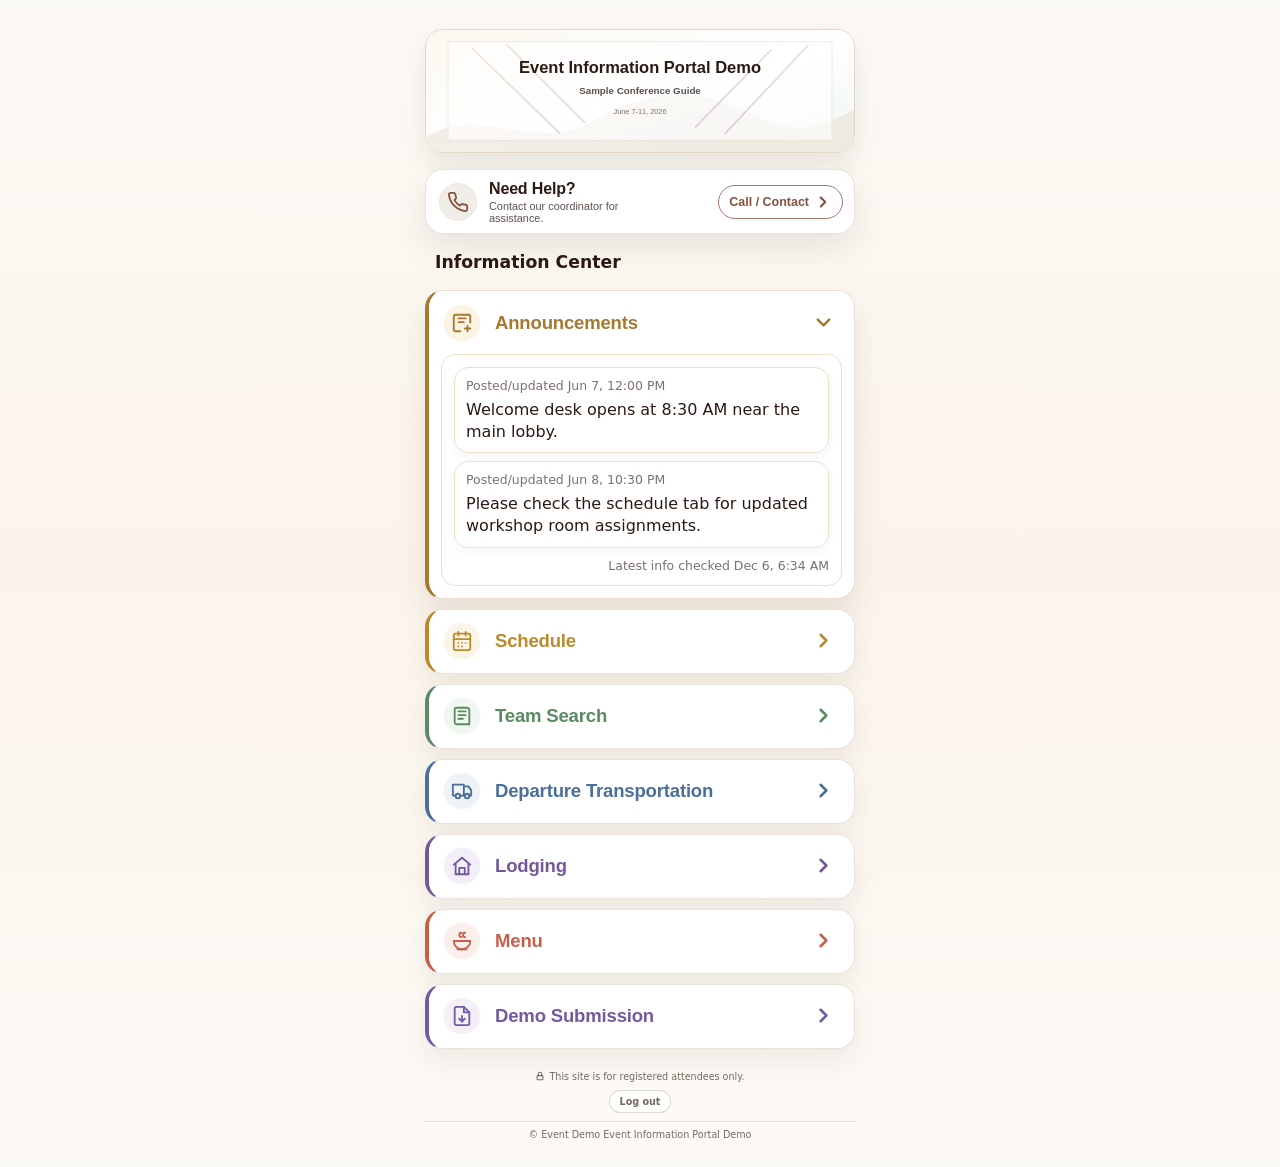
==== index.html @ 8eff4ecb "Create public event portal demo" ====
<!DOCTYPE html>
<html lang="en">
<head>
  <meta charset="UTF-8" />
  <meta name="viewport" content="width=device-width, initial-scale=1.0" />
  <title>Event Information Portal Demo</title>
  <meta name="description" content="Event Information Portal Demo guide with lodging, prep info, schedule, meals, transportation, and help contacts." />
  <meta property="og:type" content="website" />
  <meta property="og:title" content="Event Information Portal Demo" />
  <meta property="og:description" content="Event Information Portal Demo guide for lodging, prep info, schedule, meals, transportation, and help contacts." />
  <meta property="og:image" content="images/demo-icon.svg" />
  <meta property="og:image:type" content="image/svg+xml" />
  <meta property="og:image:width" content="1200" />
  <meta property="og:image:height" content="1200" />
  <meta name="twitter:card" content="summary_large_image" />
  <meta name="twitter:title" content="Event Information Portal Demo" />
  <meta name="twitter:description" content="Event guide for lodging, prep info, schedule, meals, transportation, and help contacts." />
  <meta name="twitter:image" content="images/demo-icon.svg" />
  <link rel="icon" type="image/svg+xml" href="/favicon.svg">
  <link rel="apple-touch-icon" href="images/demo-icon.svg" />
  <link rel="preload" as="image" href="images/demo-banner.svg" type="image/svg+xml" />
  <link rel="stylesheet" href="styles.css?v=20260610-autocomplete-list" />
</head>
<body class="is-unlocked">
  <section class="access-screen" id="accessScreen" aria-label="Passcode entry">
    <div class="access-panel">
      <div class="access-mark" aria-hidden="true">
        <svg class="access-icon" viewBox="0 0 24 24"><path d="M3 10.5 12 3l9 7.5"/><path d="M5 9.5V21h14V9.5"/><path d="M9 21v-7h6v7"/></svg>
      </div>
      <p class="access-kicker">Event Information Portal Demo</p>
      <h1>Welcome</h1>
      <p class="access-copy">Enter the 4-digit code to view the event guide.</p>
      <form class="access-form" id="accessForm">
        <label class="sr-only" for="passcodeInput">Passcode</label>
        <input id="passcodeInput" name="passcode" type="password" inputmode="numeric" autocomplete="off" maxlength="4" />
        <div class="passcode-dots" aria-hidden="true">
          <span></span>
          <span></span>
          <span></span>
          <span></span>
        </div>
        <div class="keypad" aria-label="Numeric passcode keypad">
          <button type="button" data-key="1">1</button>
          <button type="button" data-key="2">2</button>
          <button type="button" data-key="3">3</button>
          <button type="button" data-key="4">4</button>
          <button type="button" data-key="5">5</button>
          <button type="button" data-key="6">6</button>
          <button type="button" data-key="7">7</button>
          <button type="button" data-key="8">8</button>
          <button type="button" data-key="9">9</button>
          <button type="button" class="keypad-ghost" data-clear>Clear</button>
          <button type="button" data-key="0">0</button>
          <button type="button" class="keypad-ghost" data-delete>Delete</button>
        </div>
        <p class="access-error" id="accessError" role="alert"></p>
      </form>
    </div>
  </section>

  <div class="phone-shell" id="appShell">
    <section class="header-banner" aria-label="Event Information Portal Demo event banner">
      <img src="images/demo-banner.svg" alt="Event Information Portal Demo banner, June 7-11, 2026" />
    </section>

    <main class="page">
      <section class="help-box">
        <button class="help-card-button" id="helpToggle">
          <div class="left">
            <span class="circle-icon solid" aria-hidden="true"><svg class="ui-icon" viewBox="0 0 24 24"><path d="M22 16.9v3a2 2 0 0 1-2.2 2 19.8 19.8 0 0 1-8.6-3.1 19.5 19.5 0 0 1-6-6A19.8 19.8 0 0 1 2.1 4.2 2 2 0 0 1 4.1 2h3a2 2 0 0 1 2 1.7c.1 1 .4 2 .7 2.9a2 2 0 0 1-.4 2.1L8.1 10a16 16 0 0 0 6 6l1.3-1.3a2 2 0 0 1 2.1-.4c.9.3 1.9.6 2.9.7a2 2 0 0 1 1.6 1.9Z"/></svg></span>
            <div><span class="label help-title">Need Help?</span><p class="small">Contact our coordinator for assistance.</p></div>
          </div>
          <span class="contact-pill">Call / Contact <svg class="ui-icon" viewBox="0 0 24 24"><path d="m9 18 6-6-6-6"/></svg></span>
        </button>
        <div class="help-body" id="helpBody">
          <div class="help-row"><span>General Information</span><span>Demo Coordinator Alex Morgan</span><a href="tel:5550101001">(555) 010-1001</a></div>
           <div class="help-row"><span>General Information</span><span>Event Lead Taylor Brooks</span><a href="tel:5550101002">(555) 010-1002</a></div>
          <div class="help-row"><span>Facilities Management</span><span>Facilities Lead Jordan Parker</span><a href="tel:5550101003">(555) 010-1003</a></div>
          <div class="help-row"><span>Lodging</span><span>Lodging Lead Casey Rivera</span><a href="tel:5550101004">(555) 010-1004</a></div>
          <a class="issue-report-link" href="https://example.com/demo-form" target="_blank" rel="noopener">
            <span class="issue-icon" aria-hidden="true"><svg class="ui-icon" viewBox="0 0 24 24"><path d="M8 2v4"/><path d="M16 2v4"/><path d="M9 18h6"/><path d="M7 10h10"/><rect x="6" y="6" width="12" height="14" rx="4"/><path d="M3 13h3"/><path d="M18 13h3"/><path d="M4 19l3-2"/><path d="M20 19l-3-2"/></svg></span>
            <span>Report Website Issue</span>
            <svg class="ui-icon issue-chevron" viewBox="0 0 24 24" aria-hidden="true"><path d="m9 18 6-6-6-6"/></svg>
          </a>
        </div>
      </section>

      <section class="hero">
        <div>
          <h2>Information Center</h2>
        </div>
      </section>

      <section class="accordion-group">
        <div class="accordion open" data-accordion data-theme="announcements">
          <button class="accordion-header" data-toggle>
            <div class="left"><span class="circle-icon" aria-hidden="true"><svg class="ui-icon" viewBox="0 0 24 24"><path d="M10.3 21H5a2 2 0 0 1-2-2V5a2 2 0 0 1 2-2h14a2 2 0 0 1 2 2v6.5"/><path d="M8 7h8"/><path d="M8 11h6"/><path d="M15 18h6"/><path d="M18 15v6"/></svg></span><span class="label">Announcements</span><span class="new-badge" id="announcementBadge" hidden>NEW</span></div>
            <span class="chevron" aria-hidden="true"><svg class="ui-icon" viewBox="0 0 24 24"><path d="m6 9 6 6 6-6"/></svg></span>
          </button>
          <div class="accordion-body">
            <div class="content-card">
              <div class="announcement-list" id="announcementsList">
                <div class="info-box">Loading announcements...</div>
              </div>
              <p class="update-note" id="announcementsUpdated"></p>
            </div>
          </div>
        </div>

        <div class="accordion" data-accordion data-theme="lodging">
          <button class="accordion-header" data-toggle>
            <div class="left">
              <span class="circle-icon" aria-hidden="true">
                <svg class="ui-icon" viewBox="0 0 24 24"><path d="M3 10.5 12 3l9 7.5"/><path d="M5 9.5V21h14V9.5"/><path d="M9 21v-7h6v7"/></svg>
              </span>
              <span class="label">Lodging</span>
            </div>
            <span class="chevron" aria-hidden="true"><svg class="ui-icon" viewBox="0 0 24 24"><path d="m6 9 6 6 6-6"/></svg></span>
          </button>
          <div class="accordion-body">
            <div class="sub-list">
              <button class="sub-row active" data-subtarget="loganville"><span class="mini-icon" aria-hidden="true"><svg class="ui-icon" viewBox="0 0 24 24"><path d="M3 7v11"/><path d="M21 12v6"/><path d="M3 14h18"/><path d="M7 14V9h8a3 3 0 0 1 3 3v2"/><path d="M7 10h.01"/></svg></span><span>Demo City</span></button>
              <div class="sub-panel show" id="loganville">
                <div class="content-card">
                  <h3>Demo City Room Assignment</h3>
                  <p class="section-note">Tap to zoom in</p>
                   <img class="full-image zoomable-image" src="images/demo-card.svg" alt="Arrival transportation information" data-zoomable />
                </div>
              </div>

              <button class="sub-row" data-subtarget="blueprint"><span class="mini-icon" aria-hidden="true"><svg class="ui-icon" viewBox="0 0 24 24"><path d="M3 6h18"/><path d="M3 12h18"/><path d="M3 18h18"/><path d="M8 6v12"/><path d="M16 6v12"/></svg></span><span>Venue Map</span></button>
              <div class="sub-panel" id="blueprint">
                <div class="content-card">
                  <div class="pill-tabs">
                    <button class="pill" type="button" data-map-button data-map-image="images/demo-map.svg" data-map-alt="Main Hall map" data-map-target="churchBlueprintImage">Main Hall</button>
                    <button class="pill active" type="button" data-map-button data-map-image="images/demo-map.svg" data-map-alt="Workshop Center blueprint" data-map-target="churchBlueprintImage">Workshop Center</button>
                  </div>
                 <img class="full-image" id="churchBlueprintImage" src="images/demo-map.svg" alt="Workshop Center blueprint" />
                </div>
              </div>

              <button class="sub-row" data-subtarget="wifi"><span class="mini-icon" aria-hidden="true"><svg class="ui-icon" viewBox="0 0 24 24"><path d="M5 13a10 10 0 0 1 14 0"/><path d="M8.5 16.5a5 5 0 0 1 7 0"/><path d="M12 20h.01"/></svg></span><span>WiFi</span></button>
              <div class="sub-panel" id="wifi">
                <div class="content-card">
                  <h3>WiFi Information</h3>
                  <div class="wifi-card">
                    <strong>Main Network</strong>
                    <div>WiFi Name: Demo Guest WiFi </div>
                    <div>Password: DemoPass2026</div>
                  </div>
                </div>
              </div>
            </div>
          </div>
        </div>

        <!-- <div class="accordion" data-accordion data-theme="prep">
          <button class="accordion-header" data-toggle>
            <div class="left"><span class="circle-icon" aria-hidden="true"><svg class="ui-icon" viewBox="0 0 24 24"><path d="M4 19.5V5a2 2 0 0 1 2-2h11a3 3 0 0 1 3 3v15H6a2 2 0 0 1-2-1.5Z"/><path d="M8 7h8"/><path d="M8 11h8"/><path d="M8 15h5"/></svg></span><span class="label">Prep Info</span></div>
            <span class="chevron" aria-hidden="true"><svg class="ui-icon" viewBox="0 0 24 24"><path d="m6 9 6 6 6-6"/></svg></span>
          </button>
          <div class="accordion-body">
            <div class="sub-list">
              <button class="sub-row" data-subtarget="weather"><span class="mini-icon" aria-hidden="true"><svg class="ui-icon" viewBox="0 0 24 24"><path d="M12 3v2"/><path d="M12 19v2"/><path d="m4.9 4.9 1.4 1.4"/><path d="m17.7 17.7 1.4 1.4"/><path d="M3 12h2"/><path d="M19 12h2"/><path d="m4.9 19.1 1.4-1.4"/><path d="m17.7 6.3 1.4-1.4"/><circle cx="12" cy="12" r="4"/></svg></span><span>Weather</span><span class="sub-chevron" aria-hidden="true"><svg class="ui-icon" viewBox="0 0 24 24"><path d="m6 9 6 6 6-6"/></svg></span></button>
              <div class="sub-panel" id="weather">
                <div class="content-card">
                  <h3>Demo City Weather</h3>
                  <p class="section-note" id="weatherRange">June 7 - June 11, Demo City, Demo State</p>
                  <div class="weather-list" id="weatherList">
                    <div class="info-box">Loading the latest available forecast...</div>
                  </div>
                  <p class="update-note" id="weatherUpdated"></p>
                </div>
              </div>

              <button class="sub-row" data-subtarget="items-to-bring"><span class="mini-icon" aria-hidden="true"><svg class="ui-icon" viewBox="0 0 24 24"><path d="M6 2h9l3 3v17H6z"/><path d="M14 2v5h5"/><path d="M9 13h6"/><path d="M9 17h6"/></svg></span><span>Items to Bring</span><span class="sub-chevron" aria-hidden="true"><svg class="ui-icon" viewBox="0 0 24 24"><path d="m6 9 6 6 6-6"/></svg></span></button>
              <div class="sub-panel" id="items-to-bring">
                <div class="content-card">
                  <h3>Items to Bring</h3>
                  <p class="section-note">Tap to zoom in</p>
                   <img class="full-image zoomable-image" src="images/demo-card.svg" alt="Items to Bring" data-zoomable />
                </div>
              </div>

              <button class="sub-row" data-subtarget="allergies-dietary"><span class="mini-icon" aria-hidden="true"><svg class="ui-icon" viewBox="0 0 24 24"><path d="M10 2h4"/><path d="M12 14v-4"/><path d="M12 22a8 8 0 0 0 7.7-10.2L14 2h-4l-5.7 9.8A8 8 0 0 0 12 22Z"/><path d="M12 18h.01"/></svg></span><span>Allergies / Diet</span><span class="sub-chevron" aria-hidden="true"><svg class="ui-icon" viewBox="0 0 24 24"><path d="m6 9 6 6 6-6"/></svg></span></button>
              <div class="sub-panel" id="allergies-dietary">
                <div class="content-card">
                  <h3>Allergies/Dietary Restrictions</h3>
                  <a class="big-button" href="https://example.com/demo-form" target="_blank" rel="noopener">Submit Google Form</a>
                </div>
              </div>
            </div>
          </div>
        </div> -->

        <div class="accordion" data-accordion data-theme="schedule">
          <button class="accordion-header" data-toggle>
            <div class="left"><span class="circle-icon" aria-hidden="true"><svg class="ui-icon" viewBox="0 0 24 24"><path d="M8 2v4"/><path d="M16 2v4"/><path d="M3 10h18"/><rect x="3" y="4" width="18" height="18" rx="2"/><path d="M8 14h.01"/><path d="M12 14h.01"/><path d="M16 14h.01"/><path d="M8 18h.01"/><path d="M12 18h.01"/></svg></span><span class="label">Schedule</span></div>
            <span class="chevron" aria-hidden="true"><svg class="ui-icon" viewBox="0 0 24 24"><path d="m6 9 6 6 6-6"/></svg></span>
          </button>
          <div class="accordion-body">
            <div class="sub-list">
              <button class="sub-row" data-subtarget="daily-schedule"><span class="mini-icon" aria-hidden="true"><svg class="ui-icon" viewBox="0 0 24 24"><path d="M8 2v4"/><path d="M16 2v4"/><path d="M3 10h18"/><rect x="3" y="4" width="18" height="18" rx="2"/><path d="M8 14h.01"/><path d="M12 14h.01"/><path d="M16 14h.01"/></svg></span><span>Daily Schedule</span><span class="sub-chevron" aria-hidden="true"><svg class="ui-icon" viewBox="0 0 24 24"><path d="m6 9 6 6 6-6"/></svg></span></button>
              <div class="sub-panel" id="daily-schedule">
                <div class="content-card">
                  <div class="pill-tabs" id="scheduleTabs">
                    <button class="pill active" type="button" data-date="2026-06-07">June 7</button>
                    <button class="pill" type="button" data-date="2026-06-08">June 8</button>
                    <button class="pill" type="button" data-date="2026-06-09">June 9</button>
                    <button class="pill" type="button" data-date="2026-06-10">June 10</button>
                    <button class="pill" type="button" data-date="2026-06-11">June 11</button>
                  </div>
                  <div class="timeline" id="scheduleContent">
                    <div class="info-box">Loading schedule...</div>
                  </div>
                </div>
              </div>

              <button class="sub-row" data-subtarget="classroom-map"><span class="mini-icon" aria-hidden="true"><svg class="ui-icon" viewBox="0 0 24 24"><path d="M3 6h18"/><path d="M3 12h18"/><path d="M3 18h18"/><path d="M8 6v12"/><path d="M16 6v12"/></svg></span><span>Class</span><span class="sub-chevron" aria-hidden="true"><svg class="ui-icon" viewBox="0 0 24 24"><path d="m6 9 6 6 6-6"/></svg></span></button>
              <div class="sub-panel" id="classroom-map">
                <div class="content-card">
                  <div class="pill-tabs">
                    <button class="pill active" type="button" data-map-button data-map-image="images/demo-map.svg" data-map-alt="image loading..." data-map-target="classroomMapImage">Class 1-2 </button>
                    <button class="pill" type="button" data-map-button data-map-image="images/demo-map.svg" data-map-alt="image loading..." data-map-target="classroomMapImage">Class 3-5 </button>
                    <button class="pill" type="button" data-map-button data-map-image="images/demo-map.svg" data-map-alt="Class room map 1-2" data-map-target="classroomMapImage">Classroom 1-2 map </button>
                    <button class="pill" type="button" data-map-button data-map-image="images/demo-map.svg" data-map-alt="Class room map 3-5" data-map-target="classroomMapImage">Classroom 3-5 map </button>
                    
                  </div>
                  <p class="section-note">Tap to zoom in</p>
                  <img class="full-image zoomable-image" id="classroomMapImage" src="images/demo-map.svg" alt="Class room map 1-2"  data-zoomable/>
                </div>
              </div>

              <button class="sub-row" data-subtarget="seating-area"><span class="mini-icon" aria-hidden="true"><svg class="ui-icon" viewBox="0 0 24 24"><path d="M4 10V7a3 3 0 0 1 6 0v3"/><path d="M14 10V7a3 3 0 0 1 6 0v3"/><path d="M5 14h14"/><path d="M7 14v7"/><path d="M17 14v7"/></svg></span><span>Seating Area</span><span class="sub-chevron" aria-hidden="true"><svg class="ui-icon" viewBox="0 0 24 24"><path d="m6 9 6 6 6-6"/></svg></span></button>
              <div class="sub-panel" id="seating-area">
                <div class="content-card">
                  <p class="section-note">Tap to zoom in</p>
                   <img class="full-image zoomable-image" src="images/demo-map.svg" alt="Cleaning area" data-zoomable />
                </div>
              </div>

              <button class="sub-row" data-subtarget="cleaning-area"><span class="mini-icon" aria-hidden="true"><svg class="ui-icon" viewBox="0 0 24 24"><path d="M3 21h18"/><path d="M5 21v-9l4-8h6l4 8v9"/><path d="M8 14h8"/><path d="M9 18h6"/></svg></span><span>Cleaning Area</span><span class="sub-chevron" aria-hidden="true"><svg class="ui-icon" viewBox="0 0 24 24"><path d="m6 9 6 6 6-6"/></svg></span></button>
              <div class="sub-panel" id="cleaning-area">
                <div class="content-card">
                  <h3>Cleaning Area</h3>
                  <p class="section-note">Tap to zoom in</p>
                   <img class="full-image zoomable-image" src="images/demo-map.svg" alt="Cleaning area" data-zoomable />
                </div>
              </div>
            </div>
          </div>
        </div>

        <div class="accordion" data-accordion data-theme="prep">
          <button class="accordion-header" data-toggle>
            <div class="left"><span class="circle-icon" aria-hidden="true"><svg class="ui-icon" viewBox="0 0 24 24"><path d="M4 19.5V5a2 2 0 0 1 2-2h11a3 3 0 0 1 3 3v15H6a2 2 0 0 1-2-1.5Z"/><path d="M8 7h8"/><path d="M8 11h8"/><path d="M8 15h5"/></svg></span><span class="label">Team Search</span></div>
            <span class="chevron" aria-hidden="true"><svg class="ui-icon" viewBox="0 0 24 24"><path d="m6 9 6 6 6-6"/></svg></span>
          </button>
          <div class="accordion-body">
            <div class="content-card">
              <h3>Event Teams</h3>
              <div class="search-box">
                <input class="search-input" id="preachingSearch" type="search" autocomplete="off" placeholder="Search first and last name" />
                <div class="autocomplete-list" id="preachingSuggestions" hidden></div>
              </div>
              <div class="preaching-list" id="preachingList" aria-live="polite">
                <div class="info-box">Loading preaching information...</div>
              </div>
            </div>
            <div class="content-card">
              <a class="big-button upload-photos-button" id="uploadPhotosButton" href="https://example.com/demo-form" target="_blank" rel="noopener">Upload Team Photos</a>
            </div>
            <div class="content-card">
              <a class="big-button upload-photos-button" id="uploadPhotosButton" href="https://example.com/demo-form" target="_blank" rel="noopener">Contacts Follow up</a>
            </div>
            <div class="content-card">
              <h3>Invitation Flyer</h3>
              <p class="section-note">Download the flyer to share with contacts</p>
              <img class="full-image" src="images/demo-flyer.svg" alt="Public event invitation flyer" />
              <a class="big-button upload-photos-button" href="images/demo-flyer.svg" target="_blank" rel="noopener">Open Demo Flyer</a>
            </div>
          </div>
        </div>
          
        <div class="accordion" data-accordion data-theme="menu">
          <button class="accordion-header" data-toggle>
            <div class="left"><span class="circle-icon" aria-hidden="true"><svg class="ui-icon" viewBox="0 0 24 24"><path d="M7 21h10"/><path d="M12 21a9 9 0 0 0 9-9H3a9 9 0 0 0 9 9Z"/><path d="M11.5 3a2.4 2.4 0 0 0 0 4.8"/><path d="M15.5 3a2.4 2.4 0 0 0 0 4.8"/></svg></span><span class="label">Menu</span></div>
            <span class="chevron" aria-hidden="true"><svg class="ui-icon" viewBox="0 0 24 24"><path d="m6 9 6 6 6-6"/></svg></span>
          </button>
          <div class="accordion-body">
            <div class="content-card">
              <div class="pill-tabs" id="menuTabs">
                <button class="pill active" type="button" data-date="2026-06-07">June 7</button>
                <button class="pill" type="button" data-date="2026-06-08">June 8</button>
                <button class="pill" type="button" data-date="2026-06-09">June 9</button>
                <button class="pill" type="button" data-date="2026-06-10">June 10</button>
                <button class="pill" type="button" data-date="2026-06-11">June 11</button>
              </div>
              <div class="menu-grid" id="menuContent">
                <div class="info-box">Loading menu...</div>
              </div>
            </div>
          </div>
        </div>

        <div class="accordion" data-accordion data-theme="transport">
          <button class="accordion-header" data-toggle>
            <div class="left"><span class="circle-icon" aria-hidden="true"><svg class="ui-icon" viewBox="0 0 24 24"><path d="M10 17h4V5H2v12h3"/><path d="M14 17h1"/><path d="M19 17h3v-6l-3-4h-5"/><circle cx="7.5" cy="17.5" r="2.5"/><circle cx="17.5" cy="17.5" r="2.5"/></svg></span><span class="label">Departure Transportation</span></div>
            <span class="chevron" aria-hidden="true"><svg class="ui-icon" viewBox="0 0 24 24"><path d="m6 9 6 6 6-6"/></svg></span>
          </button>
          <div class="accordion-body">
            <div class="content-card">
              <h3>Departure Transportation</h3>
              <div class="info-box">Information will be updated soon.</div>
            </div>
          </div>
        </div>

        <div class="accordion" data-accordion data-theme="submission">
          <button class="accordion-header" data-toggle>
            <div class="left"><span class="circle-icon" aria-hidden="true"><svg class="ui-icon" viewBox="0 0 24 24"><path d="M14 2H6a2 2 0 0 0-2 2v16a2 2 0 0 0 2 2h12a2 2 0 0 0 2-2V8Z"/><path d="M14 2v6h6"/><path d="M12 18v-6"/><path d="m9 15 3 3 3-3"/></svg></span><span class="label">Demo Submission</span></div>
            <span class="chevron" aria-hidden="true"><svg class="ui-icon" viewBox="0 0 24 24"><path d="m6 9 6 6 6-6"/></svg></span>
          </button>
          <div class="accordion-body">
            <div class="content-card">
              <div class="deadline">Deadline: Sunday 6/18 by 10:00 PM</div>
              <a class="big-button" href="https://example.com/demo-form" target="_blank" rel="noopener">Open Demo Submission Form</a>
            </div>
            <div class="content-card">
              <a class="big-button" href="https://example.com/demo-form" target="_blank" rel="noopener">Event Information Portal Demo Feedback</a>
           </div>
          </div>
        </div>

      </section>

      <footer class="site-footer">
        <p><svg class="ui-icon" viewBox="0 0 24 24" aria-hidden="true"><rect x="5" y="11" width="14" height="10" rx="2"/><path d="M8 11V7a4 4 0 0 1 8 0v4"/></svg> This site is for registered attendees only.</p>
        <button class="logout-button" type="button" id="logoutButton">Log out</button>
        <div>© Event Demo Event Information Portal Demo</div>
      </footer>
    </main>
  </div>

  <div class="image-modal" id="imageModal" aria-hidden="true">
    <button class="image-modal-close" type="button" id="imageModalClose" aria-label="Close image preview">×</button>
    <img id="imageModalImg" src="" alt="" />

  </div>

  <script src="script.js?v=20260610-name-search"></script>
</body>
</html>
---- styles.css ----
*{box-sizing:border-box}
:root{
  --bg:#fbf7ef;--card:#fff;--line:#eadfd3;--text:#2b1a12;--muted:#7d716a;
  --accent:#6b4aa0;--accent-soft:#f7f2ff;--gold:#c9a663;--theme:#6b4aa0;--theme-soft:#f6f2ff;--theme-line:#e7def5;--shadow:0 12px 26px rgba(70,46,28,.08);--radius:24px
}
html,body{margin:0;padding:0;background:var(--bg);color:var(--text);font-family:Inter,system-ui,-apple-system,Segoe UI,Roboto,sans-serif}
body{padding:clamp(14px,2.8vh,26px);background:linear-gradient(180deg,#fcfaf6 0%,#fbf4eb 48%,#fcfaf6 100%)}
.sr-only{position:absolute;width:1px;height:1px;padding:0;margin:-1px;overflow:hidden;clip:rect(0,0,0,0);white-space:nowrap;border:0}
body.is-locked{min-height:100vh;padding:0;display:grid;place-items:center;background:var(--bg)}
body.is-locked .phone-shell{display:none}
body.is-unlocked .access-screen{display:none}
.access-screen{width:100%;min-height:100vh;display:grid;place-items:center;padding:22px}
.access-panel{width:min(100%,390px);background:#fff;border:1px solid #e2dcf8;border-radius:24px;box-shadow:0 18px 45px rgba(47,34,104,.14);padding:28px 22px 22px;text-align:center}
.access-mark{width:58px;height:58px;margin:0 auto 16px;border-radius:18px;display:grid;place-items:center;background:var(--accent);color:#fff;box-shadow:0 10px 24px rgba(75,45,209,.24)}
.access-icon{width:28px;height:28px;display:block;fill:none;stroke:currentColor;stroke-width:2;stroke-linecap:round;stroke-linejoin:round}
.access-kicker{margin:0 0 6px;color:var(--accent);font-size:.82rem;font-weight:900;text-transform:uppercase;letter-spacing:.08em}
.access-panel h1{margin:0;font-size:2rem;line-height:1.05;letter-spacing:0}
.access-copy{margin:10px auto 22px;max-width:260px;color:var(--muted);font-size:.94rem;line-height:1.45}
.access-form{display:grid;gap:16px}
#passcodeInput{position:absolute;opacity:0;pointer-events:none}
.passcode-dots{display:flex;justify-content:center;gap:12px;margin:2px 0 4px}
.passcode-dots span{width:14px;height:14px;border-radius:999px;border:1px solid #d8cff7;background:#fff;transition:background .18s ease,border-color .18s ease,transform .18s ease}
.passcode-dots span.filled{background:var(--accent);border-color:var(--accent);transform:scale(1.08)}
.keypad{display:grid;grid-template-columns:repeat(3,1fr);gap:10px}
.keypad button{height:54px;border:1px solid #e2dcf8;border-radius:16px;background:#fbfaff;color:var(--text);font-size:1.2rem;font-weight:800;cursor:pointer;transition:transform .15s ease,background .15s ease,border-color .15s ease,color .15s ease}
.keypad button:active{transform:scale(.97)}
.keypad button:focus-visible{outline:3px solid rgba(75,45,209,.22);outline-offset:2px}
.keypad .keypad-ghost{font-size:.78rem;color:var(--muted);font-weight:800}
.keypad button:hover{background:#f4efff;border-color:#d8cff7;color:var(--accent)}
.access-error{min-height:18px;margin:0;color:#bf2f52;font-size:.84rem;font-weight:800}
.access-panel.shake{animation:shake .28s ease}
@keyframes shake{0%,100%{transform:translateX(0)}25%{transform:translateX(-5px)}75%{transform:translateX(5px)}}
.phone-shell{max-width:430px;margin:0 auto}
.header-banner{padding:4px 0 16px}
.header-banner img{width:100%;height:clamp(112px,28vw,124px);display:block;object-fit:cover;object-position:center 56%;border:1px solid rgba(223,210,188,.85);border-radius:18px;box-shadow:0 12px 28px rgba(73,50,28,.1)}
.page{display:grid;gap:14px}
.hero{display:block;padding:4px 10px 0}
.hero h2{margin:0 0 4px;font-size:1.08rem;font-weight:900;letter-spacing:0;color:#2b1a12}
.hero p{margin:0;color:var(--muted);font-size:.92rem}
.accordion-group{display:grid;gap:10px}
.accordion,.help-box{background:var(--card);border:1px solid rgba(232,222,214,.9);border-left:4px solid var(--theme);border-radius:18px;box-shadow:var(--shadow);overflow:hidden;transition:transform .18s ease,border-color .18s ease,box-shadow .18s ease}
.accordion:active,.help-box:active{transform:scale(.992)}
.accordion.open{border-color:rgba(232,222,214,.95);border-left-color:var(--theme);box-shadow:0 16px 30px rgba(70,46,28,.11)}
.accordion[data-theme="lodging"]{--theme:#75589b;--theme-soft:#f3eff8;--theme-line:#e8e0f0}
.accordion[data-theme="announcements"]{--theme:#a8782f;--theme-soft:#fbf4e5;--theme-line:#eee0c4}
.accordion[data-theme="prep"]{--theme:#5b8b61;--theme-soft:#f1f7f1;--theme-line:#dfeadd}
.accordion[data-theme="schedule"]{--theme:#bd892a;--theme-soft:#fbf4e8;--theme-line:#eee0c5}
.accordion[data-theme="menu"]{--theme:#c95f49;--theme-soft:#fbefeb;--theme-line:#f0dbd5}
.accordion[data-theme="transport"]{--theme:#4a6f9c;--theme-soft:#eff3f8;--theme-line:#dce5ef}
.accordion[data-theme="submission"]{--theme:#725ba2;--theme-soft:#f4f0f8;--theme-line:#e7e0f0}
.accordion[data-theme]{border-left-color:var(--theme)}
.accordion[data-theme="announcements"]{order:1}
.accordion[data-theme="prep"]{order:3}
.accordion[data-theme="schedule"]{order:2}
.accordion[data-theme="transport"]{order:4}
.accordion[data-theme="lodging"]{order:5}
.accordion[data-theme="menu"]{order:6}
.accordion[data-theme="submission"]{order:7}
.accordion-header{width:100%;min-height:63px;background:#fff;border:none;text-align:left;cursor:pointer;display:flex;align-items:center;justify-content:space-between;padding:10px 16px 10px 14px}
.accordion-header:focus,.sub-row:focus,.pill:focus,.help-card-button:focus{outline:none}
.accordion-header:focus-visible,.sub-row:focus-visible,.pill:focus-visible,.help-card-button:focus-visible{outline:2px solid var(--theme-line);outline-offset:-2px}
.left{display:flex;align-items:center;gap:14px;min-width:0}
.circle-icon{width:38px;height:38px;border-radius:999px;display:grid;place-items:center;background:var(--theme-soft);color:var(--theme);font-size:1rem;font-weight:800;flex:none;border:1px solid rgba(255,255,255,.75)}
.circle-icon.solid{background:#f1ede8;color:#85523f;border-color:#eee5dc}
.ui-icon{width:22px;height:22px;display:block;fill:none;stroke:currentColor;stroke-width:2;stroke-linecap:round;stroke-linejoin:round}
.label{font-size:1.16rem;font-weight:800;color:var(--theme);letter-spacing:-.01em}
.small{margin:2px 0 0;color:var(--muted);font-size:.78rem}
.chevron{width:30px;height:30px;display:grid;place-items:center;color:var(--theme);line-height:1;transition:transform .25s ease;flex:none;transform:rotate(-90deg)}
.chevron .ui-icon{width:23px;height:23px;stroke-width:2.6}
.accordion-body,.help-body{display:block;max-height:0;opacity:0;visibility:hidden;pointer-events:none;overflow:hidden;padding:0 12px;transition:max-height .32s ease,opacity .22s ease,padding .22s ease,visibility 0s linear .32s}
.accordion.open .accordion-body,.help-box.open .help-body{max-height:1400px;opacity:1;visibility:visible;pointer-events:auto;padding:0 12px 12px;transition:max-height .32s ease,opacity .22s ease,padding .22s ease,visibility 0s}
.accordion.open .chevron{transform:rotate(0)}
.sub-list{background:#fff;border:1px solid var(--theme-line);border-radius:14px;overflow:hidden}
.content-card{background:#fff;border:1px solid var(--theme-line);border-radius:14px;overflow:hidden}
.sub-row{width:100%;background:transparent;border:none;border-bottom:1px solid var(--theme-line);padding:9px 11px;display:flex;gap:9px;align-items:center;cursor:pointer;font-size:.86rem;text-align:left;color:var(--text);transition:background .18s ease,color .18s ease,transform .16s ease}
.sub-row:active{transform:scale(.992)}
.sub-row > span:nth-child(2){flex:1;min-width:0}
.sub-row:last-of-type{border-bottom:none}
.sub-row.active{background:var(--theme-soft);font-weight:800;color:var(--theme)}
.mini-icon{width:22px;height:22px;border-radius:50%;display:grid;place-items:center;background:#fff;color:var(--theme);font-size:1.3rem;line-height:1;border:1px solid var(--theme-line)}
.sub-row.active .mini-icon{background:var(--theme);border-color:var(--theme);color:#fff}
.mini-icon .ui-icon{width:14px;height:14px;stroke-width:2.4}
.sub-chevron{width:22px;height:22px;display:grid;place-items:center;color:#9b92bf;transition:transform .25s ease;flex:none}
.sub-chevron .ui-icon{width:14px;height:14px;stroke-width:2.4}
.sub-row.active .sub-chevron{color:var(--theme)}
.sub-row.active .sub-chevron{transform:rotate(180deg)}
.sub-panel{display:block;max-height:0;opacity:0;visibility:hidden;pointer-events:none;overflow:hidden;padding:0;transition:max-height .3s ease,opacity .2s ease,padding .2s ease,visibility 0s linear .3s}
.sub-panel.show{max-height:1200px;opacity:1;visibility:visible;pointer-events:auto;padding:0 0 12px;transition:max-height .3s ease,opacity .2s ease,padding .2s ease,visibility 0s}
.content-card{padding:12px}
.content-card h3{margin:6px 0 12px;font-size:1.05rem;color:var(--theme)}
.section-note{margin-top:-2px;color:var(--muted);font-size:.92rem}
.update-note{margin:10px 0 0;color:var(--muted);font-size:.78rem;text-align:right}
.full-image{width:100%;display:block;border-radius:18px;border:1px solid var(--line);margin-top:10px}
.zoomable-image{cursor:zoom-in}
.grid-3{display:grid;grid-template-columns:1fr;gap:10px;margin-bottom:12px}
.mini-card,.wifi-card,.flight-card,.info-box{border:1px solid var(--line);border-radius:14px;padding:10px;background:#fff}
.mini-card h4{margin:0 0 8px;color:var(--theme)}
.mini-card ul,.flight-card ul{margin:0;padding-left:18px}
.transport-contact-list{display:grid;gap:8px;margin-top:10px}
.flight-card a{display:inline-block;margin-top:6px;color:var(--theme);font-weight:800;text-decoration:none}
.pill-tabs{display:flex;gap:8px;flex-wrap:wrap;margin-bottom:10px}
.pill{border:1px solid var(--line);background:#fff;padding:7px 9px;border-radius:12px;color:var(--text)}
.pill.active{background:var(--theme);color:#fff;border-color:var(--theme)}
.new-badge{display:inline-flex;align-items:center;justify-content:center;border-radius:999px;background:#c95f49;color:#fff;font-size:.58rem;font-weight:900;letter-spacing:.03em;padding:3px 6px;margin-left:-6px}
.new-badge[hidden]{display:none}
.timeline,.menu-grid{display:grid;gap:8px;border:none;border-radius:0;overflow:visible;background:transparent}
.timeline .info-box,.menu-grid .info-box{border-color:var(--theme-line);font-size:1rem;line-height:1.25}
.accordion[data-theme="schedule"] .content-card,.accordion[data-theme="menu"] .content-card{border-color:var(--theme-line)}
.accordion[data-theme="transport"] .sub-list{border-color:var(--theme-line)}
.accordion[data-theme="transport"] .sub-row{padding:9px 11px;background:#fff}
.accordion[data-theme="transport"] .sub-row.active{background:#fff;color:var(--text)}
.accordion[data-theme="transport"] .sub-row.active .mini-icon{background:#fff;border-color:var(--theme-line);color:var(--theme)}
.time-row{display:grid;grid-template-columns:86px 1fr;gap:10px;padding:10px 11px;border:1px solid var(--theme-line);border-radius:14px;background:#fff;box-shadow:0 4px 12px rgba(47,34,104,.04)}
.time-row span:first-child{font-weight:800;color:var(--theme)}
.announcement-list,.preaching-list{display:grid;gap:8px}
.announcement-card,.preaching-card{display:grid;gap:6px;border:1px solid var(--theme-line);border-radius:14px;background:#fff;padding:10px 11px;box-shadow:0 4px 12px rgba(47,34,104,.04)}
.announcement-card strong,.preaching-card strong{color:var(--theme);font-size:.96rem}
.announcement-meta,.preaching-meta{color:var(--muted);font-size:.78rem}
.announcement-message{display:flex;align-items:flex-start;gap:7px;line-height:1.35}
.announcement-inline-badge{margin:1px 0 0;flex:none}
.search-box{position:relative;margin-bottom:10px}
.search-input{width:100%;min-height:42px;border:1px solid var(--theme-line);border-radius:14px;background:#fff;color:var(--text);font:inherit;font-size:.95rem;padding:9px 11px}
.search-input:focus{outline:2px solid var(--theme-line);outline-offset:2px}
.autocomplete-list{position:static;margin-top:4px;z-index:15;display:grid;gap:4px;max-height:220px;overflow:auto;padding:6px;border:1px solid var(--theme-line);border-radius:14px;background:#fff;box-shadow:0 12px 26px rgba(70,46,28,.12)}
.autocomplete-list[hidden]{display:none}
.autocomplete-option{width:100%;border:none;border-radius:10px;background:#fff;color:var(--text);display:flex;align-items:center;justify-content:space-between;gap:8px;padding:8px 9px;text-align:left;font:inherit;cursor:pointer}
.autocomplete-option:hover,.autocomplete-option:focus-visible{background:var(--theme-soft);outline:none}
.autocomplete-option span{font-weight:800}
.autocomplete-option small{color:var(--muted);font-size:.74rem}
.preaching-detail{display:grid;grid-template-columns:72px 1fr;gap:8px;font-size:.9rem}
.preaching-detail span:first-child{font-weight:800;color:var(--theme)}
.upload-photos-button{margin-top:10px}
.weather-list{display:grid;grid-template-columns:repeat(2,minmax(0,1fr));gap:9px}
.weather-row{border:1px solid var(--theme-line);border-radius:16px;padding:11px;background:#fff;display:grid;gap:8px;align-items:center;box-shadow:0 5px 14px rgba(47,34,104,.05)}
.weather-row strong{font-size:.88rem}
.weather-temp{font-weight:900;color:var(--theme);font-size:1.02rem}
.weather-meta{color:var(--muted);font-size:.78rem;background:#fff;border:1px solid var(--theme-line);border-radius:999px;padding:5px 8px;justify-self:start}
.deadline{border:1px solid var(--line);border-radius:14px;padding:12px;margin-bottom:12px;font-weight:800}
.big-button{display:flex;align-items:center;justify-content:center;text-decoration:none;background:var(--accent);color:#fff;padding:14px;border-radius:999px;font-weight:800;font-size:1rem}
.help-box{position:sticky;top:8px;z-index:20;border-left:1px solid rgba(232,222,214,.9);border-radius:18px;box-shadow:0 14px 32px rgba(70,46,28,.1)}
.help-card-button{width:100%;min-height:63px;background:#fff;border:none;cursor:pointer;text-align:left;display:flex;align-items:center;justify-content:space-between;gap:10px;padding:8px 11px 8px 13px}
.help-card-button .left{gap:12px;flex:1}
.help-card-button .left > div{min-width:0}
.help-title{color:#2b1a12;font-size:1rem}
.help-card-button .small{max-width:150px;font-size:.68rem;color:#5e524c;line-height:1.12}
.contact-pill{height:34px;display:inline-flex;align-items:center;gap:5px;border:1px solid #a87868;border-radius:999px;padding:0 10px;color:#85523f;font-size:.78rem;font-weight:800;white-space:nowrap;transition:background .18s ease,transform .18s ease}
.help-card-button:active .contact-pill{transform:scale(.97)}
.contact-pill .ui-icon{width:18px;height:18px;stroke-width:2.8}
.help-box.open .contact-pill{background:#f8f0ec}
.issue-report-link{min-height:46px;border-top:1px var(--line);display:flex;align-items:center;justify-content:center;gap:9px;padding:10px 12px;color:#85523f;background:#fff;text-decoration:none;font-weight:900;font-size:.82rem}
.issue-report-link:active{transform:scale(.992)}
.issue-icon{width:22px;height:22px;display:grid;place-items:center;color:#85523f;flex:none}
.issue-icon .ui-icon{width:19px;height:19px;stroke-width:2.3}
.issue-chevron{width:18px;height:18px;stroke-width:2.8;flex:none}
.help-row{display:grid;grid-template-columns:1fr 1fr 1fr;gap:8px;align-items:center;padding:12px;border-top:1px solid var(--line);font-size:.9rem;background:#fff}
.help-row a{color:var(--accent);font-weight:800;text-decoration:none}
.site-footer{display:grid;gap:8px;padding:8px 0 2px;color:#756a63;text-align:center;font-size:.6rem}
.site-footer p{margin:0;display:flex;align-items:center;justify-content:center;gap:4px}
.site-footer .ui-icon{width:10px;height:10px;stroke-width:2.6}
.site-footer div{border-top:1px solid rgba(120,100,83,.18);padding-top:7px}
.logout-button{justify-self:center;border:1px solid rgba(120,100,83,.24);border-radius:999px;background:rgba(255,255,255,.72);color:#756a63;padding:5px 10px;font:inherit;font-weight:800;cursor:pointer}
.logout-button:active{transform:scale(.97)}
.image-modal{position:fixed;inset:0;z-index:100;display:grid;place-items:center;padding:18px;background:rgba(25,18,14,.78);opacity:0;visibility:hidden;pointer-events:none;transition:opacity .18s ease,visibility 0s linear .18s}
.image-modal.show{opacity:1;visibility:visible;pointer-events:auto;transition:opacity .18s ease,visibility 0s}
.image-modal img{max-width:100%;max-height:86vh;border-radius:16px;background:#fff;box-shadow:0 20px 55px rgba(0,0,0,.35)}
.image-modal-close{position:absolute;top:14px;right:14px;width:40px;height:40px;border:none;border-radius:999px;background:#fff;color:#2b1a12;font-size:1.7rem;line-height:1;cursor:pointer;box-shadow:0 10px 25px rgba(0,0,0,.22)}
@media (max-height:700px){
  body{padding:10px}
  .page{gap:12px}
  .hero{padding:2px 8px 0}
  .accordion-group{gap:10px}
  .accordion-header{min-height:58px;padding:9px 13px}
  .circle-icon{width:36px;height:36px;font-size:.9rem}
  .label{font-size:1.1rem}
  .small{font-size:.72rem}
}
@media (max-width:360px){
  .accordion-header{padding-right:12px}
  .left{gap:12px}
  .label{font-size:1.08rem}
  .contact-pill{height:34px;padding:0 10px;font-size:.82rem}
  .help-card-button{gap:8px}
  .help-card-button .small{white-space:normal}
}
@media (min-width:520px){.grid-3{grid-template-columns:repeat(3,1fr)}}
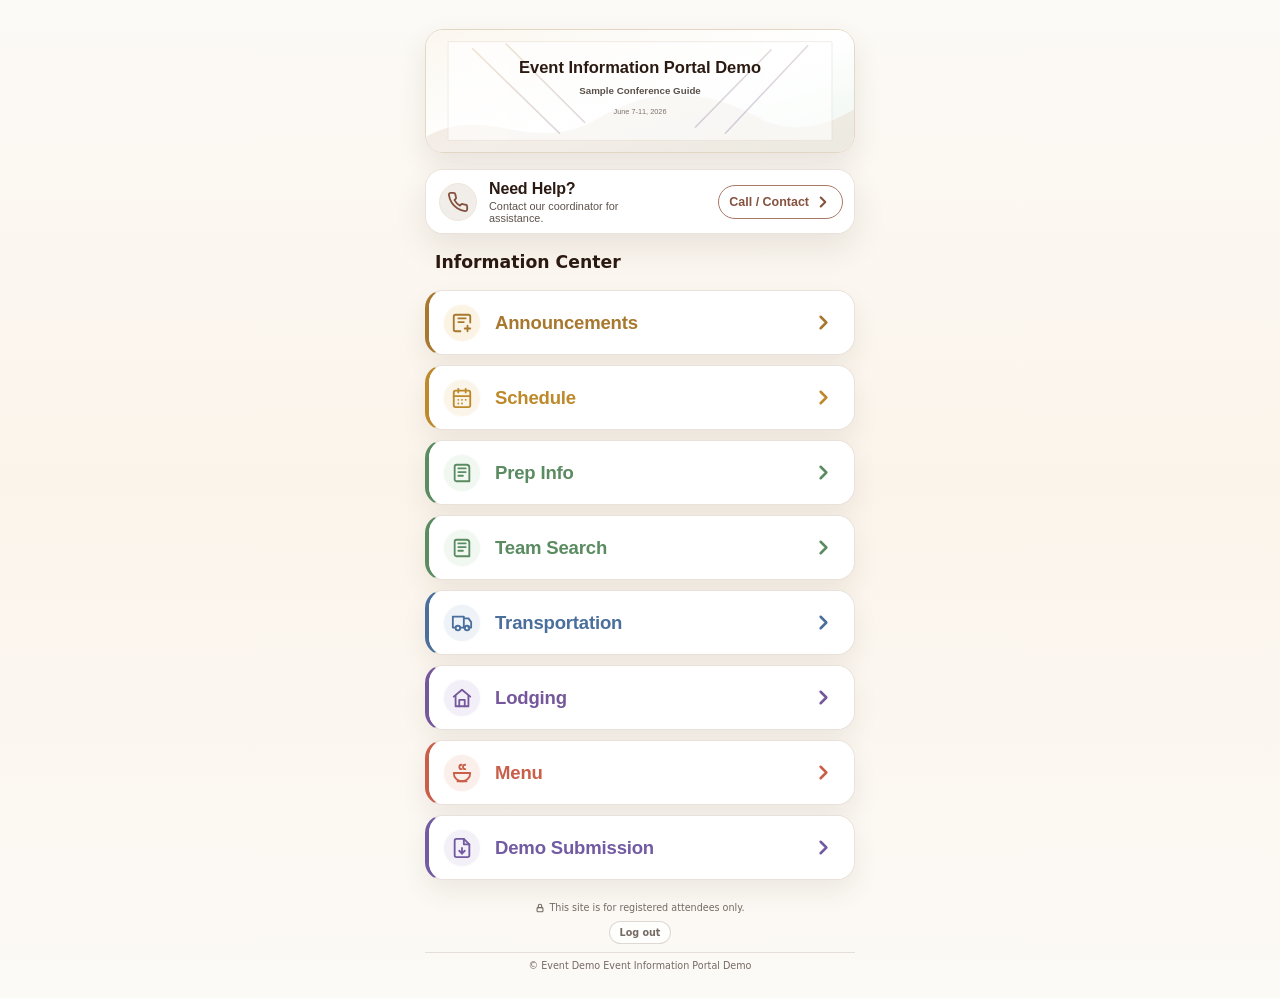
==== commit 8e958b2e: "begining" ====
--- a/index.html
+++ b/index.html
@@ -74,7 +74,6 @@
         </button>
         <div class="help-body" id="helpBody">
           <div class="help-row"><span>General Information</span><span>Demo Coordinator Alex Morgan</span><a href="tel:5550101001">(555) 010-1001</a></div>
-           <div class="help-row"><span>General Information</span><span>Event Lead Taylor Brooks</span><a href="tel:5550101002">(555) 010-1002</a></div>
           <div class="help-row"><span>Facilities Management</span><span>Facilities Lead Jordan Parker</span><a href="tel:5550101003">(555) 010-1003</a></div>
           <div class="help-row"><span>Lodging</span><span>Lodging Lead Casey Rivera</span><a href="tel:5550101004">(555) 010-1004</a></div>
           <a class="issue-report-link" href="https://example.com/demo-form" target="_blank" rel="noopener">
@@ -92,7 +91,7 @@
       </section>
 
       <section class="accordion-group">
-        <div class="accordion open" data-accordion data-theme="announcements">
+        <div class="accordion" data-accordion data-theme="announcements">
           <button class="accordion-header" data-toggle>
             <div class="left"><span class="circle-icon" aria-hidden="true"><svg class="ui-icon" viewBox="0 0 24 24"><path d="M10.3 21H5a2 2 0 0 1-2-2V5a2 2 0 0 1 2-2h14a2 2 0 0 1 2 2v6.5"/><path d="M8 7h8"/><path d="M8 11h6"/><path d="M15 18h6"/><path d="M18 15v6"/></svg></span><span class="label">Announcements</span><span class="new-badge" id="announcementBadge" hidden>NEW</span></div>
             <span class="chevron" aria-hidden="true"><svg class="ui-icon" viewBox="0 0 24 24"><path d="m6 9 6 6 6-6"/></svg></span>
@@ -154,7 +153,7 @@
           </div>
         </div>
 
-        <!-- <div class="accordion" data-accordion data-theme="prep">
+        <div class="accordion" data-accordion data-theme="prep">
           <button class="accordion-header" data-toggle>
             <div class="left"><span class="circle-icon" aria-hidden="true"><svg class="ui-icon" viewBox="0 0 24 24"><path d="M4 19.5V5a2 2 0 0 1 2-2h11a3 3 0 0 1 3 3v15H6a2 2 0 0 1-2-1.5Z"/><path d="M8 7h8"/><path d="M8 11h8"/><path d="M8 15h5"/></svg></span><span class="label">Prep Info</span></div>
             <span class="chevron" aria-hidden="true"><svg class="ui-icon" viewBox="0 0 24 24"><path d="m6 9 6 6 6-6"/></svg></span>
@@ -191,7 +190,7 @@
               </div>
             </div>
           </div>
-        </div> -->
+        </div>
 
         <div class="accordion" data-accordion data-theme="schedule">
           <button class="accordion-header" data-toggle>
@@ -229,24 +228,7 @@
                   <p class="section-note">Tap to zoom in</p>
                   <img class="full-image zoomable-image" id="classroomMapImage" src="images/demo-map.svg" alt="Class room map 1-2"  data-zoomable/>
                 </div>
-              </div>
-
-              <button class="sub-row" data-subtarget="seating-area"><span class="mini-icon" aria-hidden="true"><svg class="ui-icon" viewBox="0 0 24 24"><path d="M4 10V7a3 3 0 0 1 6 0v3"/><path d="M14 10V7a3 3 0 0 1 6 0v3"/><path d="M5 14h14"/><path d="M7 14v7"/><path d="M17 14v7"/></svg></span><span>Seating Area</span><span class="sub-chevron" aria-hidden="true"><svg class="ui-icon" viewBox="0 0 24 24"><path d="m6 9 6 6 6-6"/></svg></span></button>
-              <div class="sub-panel" id="seating-area">
-                <div class="content-card">
-                  <p class="section-note">Tap to zoom in</p>
-                   <img class="full-image zoomable-image" src="images/demo-map.svg" alt="Cleaning area" data-zoomable />
-                </div>
-              </div>
-
-              <button class="sub-row" data-subtarget="cleaning-area"><span class="mini-icon" aria-hidden="true"><svg class="ui-icon" viewBox="0 0 24 24"><path d="M3 21h18"/><path d="M5 21v-9l4-8h6l4 8v9"/><path d="M8 14h8"/><path d="M9 18h6"/></svg></span><span>Cleaning Area</span><span class="sub-chevron" aria-hidden="true"><svg class="ui-icon" viewBox="0 0 24 24"><path d="m6 9 6 6 6-6"/></svg></span></button>
-              <div class="sub-panel" id="cleaning-area">
-                <div class="content-card">
-                  <h3>Cleaning Area</h3>
-                  <p class="section-note">Tap to zoom in</p>
-                   <img class="full-image zoomable-image" src="images/demo-map.svg" alt="Cleaning area" data-zoomable />
-                </div>
-              </div>
+              </div>              
             </div>
           </div>
         </div>
@@ -264,20 +246,8 @@
                 <div class="autocomplete-list" id="preachingSuggestions" hidden></div>
               </div>
               <div class="preaching-list" id="preachingList" aria-live="polite">
-                <div class="info-box">Loading preaching information...</div>
-              </div>
-            </div>
-            <div class="content-card">
-              <a class="big-button upload-photos-button" id="uploadPhotosButton" href="https://example.com/demo-form" target="_blank" rel="noopener">Upload Team Photos</a>
-            </div>
-            <div class="content-card">
-              <a class="big-button upload-photos-button" id="uploadPhotosButton" href="https://example.com/demo-form" target="_blank" rel="noopener">Contacts Follow up</a>
-            </div>
-            <div class="content-card">
-              <h3>Invitation Flyer</h3>
-              <p class="section-note">Download the flyer to share with contacts</p>
-              <img class="full-image" src="images/demo-flyer.svg" alt="Public event invitation flyer" />
-              <a class="big-button upload-photos-button" href="images/demo-flyer.svg" target="_blank" rel="noopener">Open Demo Flyer</a>
+                <div class="info-box">Loading searching information...</div>
+              </div>
             </div>
           </div>
         </div>
@@ -305,12 +275,12 @@
 
         <div class="accordion" data-accordion data-theme="transport">
           <button class="accordion-header" data-toggle>
-            <div class="left"><span class="circle-icon" aria-hidden="true"><svg class="ui-icon" viewBox="0 0 24 24"><path d="M10 17h4V5H2v12h3"/><path d="M14 17h1"/><path d="M19 17h3v-6l-3-4h-5"/><circle cx="7.5" cy="17.5" r="2.5"/><circle cx="17.5" cy="17.5" r="2.5"/></svg></span><span class="label">Departure Transportation</span></div>
-            <span class="chevron" aria-hidden="true"><svg class="ui-icon" viewBox="0 0 24 24"><path d="m6 9 6 6 6-6"/></svg></span>
-          </button>
-          <div class="accordion-body">
-            <div class="content-card">
-              <h3>Departure Transportation</h3>
+            <div class="left"><span class="circle-icon" aria-hidden="true"><svg class="ui-icon" viewBox="0 0 24 24"><path d="M10 17h4V5H2v12h3"/><path d="M14 17h1"/><path d="M19 17h3v-6l-3-4h-5"/><circle cx="7.5" cy="17.5" r="2.5"/><circle cx="17.5" cy="17.5" r="2.5"/></svg></span><span class="label">Transportation</span></div>
+            <span class="chevron" aria-hidden="true"><svg class="ui-icon" viewBox="0 0 24 24"><path d="m6 9 6 6 6-6"/></svg></span>
+          </button>
+          <div class="accordion-body">
+            <div class="content-card">
+              <h3>Transportation</h3>
               <div class="info-box">Information will be updated soon.</div>
             </div>
           </div>
@@ -326,9 +296,6 @@
               <div class="deadline">Deadline: Sunday 6/18 by 10:00 PM</div>
               <a class="big-button" href="https://example.com/demo-form" target="_blank" rel="noopener">Open Demo Submission Form</a>
             </div>
-            <div class="content-card">
-              <a class="big-button" href="https://example.com/demo-form" target="_blank" rel="noopener">Event Information Portal Demo Feedback</a>
-           </div>
           </div>
         </div>
 
--- a/styles.css
+++ b/styles.css
@@ -1,185 +1,1125 @@
-*{box-sizing:border-box}
-:root{
-  --bg:#fbf7ef;--card:#fff;--line:#eadfd3;--text:#2b1a12;--muted:#7d716a;
-  --accent:#6b4aa0;--accent-soft:#f7f2ff;--gold:#c9a663;--theme:#6b4aa0;--theme-soft:#f6f2ff;--theme-line:#e7def5;--shadow:0 12px 26px rgba(70,46,28,.08);--radius:24px
-}
-html,body{margin:0;padding:0;background:var(--bg);color:var(--text);font-family:Inter,system-ui,-apple-system,Segoe UI,Roboto,sans-serif}
-body{padding:clamp(14px,2.8vh,26px);background:linear-gradient(180deg,#fcfaf6 0%,#fbf4eb 48%,#fcfaf6 100%)}
-.sr-only{position:absolute;width:1px;height:1px;padding:0;margin:-1px;overflow:hidden;clip:rect(0,0,0,0);white-space:nowrap;border:0}
-body.is-locked{min-height:100vh;padding:0;display:grid;place-items:center;background:var(--bg)}
-body.is-locked .phone-shell{display:none}
-body.is-unlocked .access-screen{display:none}
-.access-screen{width:100%;min-height:100vh;display:grid;place-items:center;padding:22px}
-.access-panel{width:min(100%,390px);background:#fff;border:1px solid #e2dcf8;border-radius:24px;box-shadow:0 18px 45px rgba(47,34,104,.14);padding:28px 22px 22px;text-align:center}
-.access-mark{width:58px;height:58px;margin:0 auto 16px;border-radius:18px;display:grid;place-items:center;background:var(--accent);color:#fff;box-shadow:0 10px 24px rgba(75,45,209,.24)}
-.access-icon{width:28px;height:28px;display:block;fill:none;stroke:currentColor;stroke-width:2;stroke-linecap:round;stroke-linejoin:round}
-.access-kicker{margin:0 0 6px;color:var(--accent);font-size:.82rem;font-weight:900;text-transform:uppercase;letter-spacing:.08em}
-.access-panel h1{margin:0;font-size:2rem;line-height:1.05;letter-spacing:0}
-.access-copy{margin:10px auto 22px;max-width:260px;color:var(--muted);font-size:.94rem;line-height:1.45}
-.access-form{display:grid;gap:16px}
-#passcodeInput{position:absolute;opacity:0;pointer-events:none}
-.passcode-dots{display:flex;justify-content:center;gap:12px;margin:2px 0 4px}
-.passcode-dots span{width:14px;height:14px;border-radius:999px;border:1px solid #d8cff7;background:#fff;transition:background .18s ease,border-color .18s ease,transform .18s ease}
-.passcode-dots span.filled{background:var(--accent);border-color:var(--accent);transform:scale(1.08)}
-.keypad{display:grid;grid-template-columns:repeat(3,1fr);gap:10px}
-.keypad button{height:54px;border:1px solid #e2dcf8;border-radius:16px;background:#fbfaff;color:var(--text);font-size:1.2rem;font-weight:800;cursor:pointer;transition:transform .15s ease,background .15s ease,border-color .15s ease,color .15s ease}
-.keypad button:active{transform:scale(.97)}
-.keypad button:focus-visible{outline:3px solid rgba(75,45,209,.22);outline-offset:2px}
-.keypad .keypad-ghost{font-size:.78rem;color:var(--muted);font-weight:800}
-.keypad button:hover{background:#f4efff;border-color:#d8cff7;color:var(--accent)}
-.access-error{min-height:18px;margin:0;color:#bf2f52;font-size:.84rem;font-weight:800}
-.access-panel.shake{animation:shake .28s ease}
-@keyframes shake{0%,100%{transform:translateX(0)}25%{transform:translateX(-5px)}75%{transform:translateX(5px)}}
-.phone-shell{max-width:430px;margin:0 auto}
-.header-banner{padding:4px 0 16px}
-.header-banner img{width:100%;height:clamp(112px,28vw,124px);display:block;object-fit:cover;object-position:center 56%;border:1px solid rgba(223,210,188,.85);border-radius:18px;box-shadow:0 12px 28px rgba(73,50,28,.1)}
-.page{display:grid;gap:14px}
-.hero{display:block;padding:4px 10px 0}
-.hero h2{margin:0 0 4px;font-size:1.08rem;font-weight:900;letter-spacing:0;color:#2b1a12}
-.hero p{margin:0;color:var(--muted);font-size:.92rem}
-.accordion-group{display:grid;gap:10px}
-.accordion,.help-box{background:var(--card);border:1px solid rgba(232,222,214,.9);border-left:4px solid var(--theme);border-radius:18px;box-shadow:var(--shadow);overflow:hidden;transition:transform .18s ease,border-color .18s ease,box-shadow .18s ease}
-.accordion:active,.help-box:active{transform:scale(.992)}
-.accordion.open{border-color:rgba(232,222,214,.95);border-left-color:var(--theme);box-shadow:0 16px 30px rgba(70,46,28,.11)}
-.accordion[data-theme="lodging"]{--theme:#75589b;--theme-soft:#f3eff8;--theme-line:#e8e0f0}
-.accordion[data-theme="announcements"]{--theme:#a8782f;--theme-soft:#fbf4e5;--theme-line:#eee0c4}
-.accordion[data-theme="prep"]{--theme:#5b8b61;--theme-soft:#f1f7f1;--theme-line:#dfeadd}
-.accordion[data-theme="schedule"]{--theme:#bd892a;--theme-soft:#fbf4e8;--theme-line:#eee0c5}
-.accordion[data-theme="menu"]{--theme:#c95f49;--theme-soft:#fbefeb;--theme-line:#f0dbd5}
-.accordion[data-theme="transport"]{--theme:#4a6f9c;--theme-soft:#eff3f8;--theme-line:#dce5ef}
-.accordion[data-theme="submission"]{--theme:#725ba2;--theme-soft:#f4f0f8;--theme-line:#e7e0f0}
-.accordion[data-theme]{border-left-color:var(--theme)}
-.accordion[data-theme="announcements"]{order:1}
-.accordion[data-theme="prep"]{order:3}
-.accordion[data-theme="schedule"]{order:2}
-.accordion[data-theme="transport"]{order:4}
-.accordion[data-theme="lodging"]{order:5}
-.accordion[data-theme="menu"]{order:6}
-.accordion[data-theme="submission"]{order:7}
-.accordion-header{width:100%;min-height:63px;background:#fff;border:none;text-align:left;cursor:pointer;display:flex;align-items:center;justify-content:space-between;padding:10px 16px 10px 14px}
-.accordion-header:focus,.sub-row:focus,.pill:focus,.help-card-button:focus{outline:none}
-.accordion-header:focus-visible,.sub-row:focus-visible,.pill:focus-visible,.help-card-button:focus-visible{outline:2px solid var(--theme-line);outline-offset:-2px}
-.left{display:flex;align-items:center;gap:14px;min-width:0}
-.circle-icon{width:38px;height:38px;border-radius:999px;display:grid;place-items:center;background:var(--theme-soft);color:var(--theme);font-size:1rem;font-weight:800;flex:none;border:1px solid rgba(255,255,255,.75)}
-.circle-icon.solid{background:#f1ede8;color:#85523f;border-color:#eee5dc}
-.ui-icon{width:22px;height:22px;display:block;fill:none;stroke:currentColor;stroke-width:2;stroke-linecap:round;stroke-linejoin:round}
-.label{font-size:1.16rem;font-weight:800;color:var(--theme);letter-spacing:-.01em}
-.small{margin:2px 0 0;color:var(--muted);font-size:.78rem}
-.chevron{width:30px;height:30px;display:grid;place-items:center;color:var(--theme);line-height:1;transition:transform .25s ease;flex:none;transform:rotate(-90deg)}
-.chevron .ui-icon{width:23px;height:23px;stroke-width:2.6}
-.accordion-body,.help-body{display:block;max-height:0;opacity:0;visibility:hidden;pointer-events:none;overflow:hidden;padding:0 12px;transition:max-height .32s ease,opacity .22s ease,padding .22s ease,visibility 0s linear .32s}
-.accordion.open .accordion-body,.help-box.open .help-body{max-height:1400px;opacity:1;visibility:visible;pointer-events:auto;padding:0 12px 12px;transition:max-height .32s ease,opacity .22s ease,padding .22s ease,visibility 0s}
-.accordion.open .chevron{transform:rotate(0)}
-.sub-list{background:#fff;border:1px solid var(--theme-line);border-radius:14px;overflow:hidden}
-.content-card{background:#fff;border:1px solid var(--theme-line);border-radius:14px;overflow:hidden}
-.sub-row{width:100%;background:transparent;border:none;border-bottom:1px solid var(--theme-line);padding:9px 11px;display:flex;gap:9px;align-items:center;cursor:pointer;font-size:.86rem;text-align:left;color:var(--text);transition:background .18s ease,color .18s ease,transform .16s ease}
-.sub-row:active{transform:scale(.992)}
-.sub-row > span:nth-child(2){flex:1;min-width:0}
-.sub-row:last-of-type{border-bottom:none}
-.sub-row.active{background:var(--theme-soft);font-weight:800;color:var(--theme)}
-.mini-icon{width:22px;height:22px;border-radius:50%;display:grid;place-items:center;background:#fff;color:var(--theme);font-size:1.3rem;line-height:1;border:1px solid var(--theme-line)}
-.sub-row.active .mini-icon{background:var(--theme);border-color:var(--theme);color:#fff}
-.mini-icon .ui-icon{width:14px;height:14px;stroke-width:2.4}
-.sub-chevron{width:22px;height:22px;display:grid;place-items:center;color:#9b92bf;transition:transform .25s ease;flex:none}
-.sub-chevron .ui-icon{width:14px;height:14px;stroke-width:2.4}
-.sub-row.active .sub-chevron{color:var(--theme)}
-.sub-row.active .sub-chevron{transform:rotate(180deg)}
-.sub-panel{display:block;max-height:0;opacity:0;visibility:hidden;pointer-events:none;overflow:hidden;padding:0;transition:max-height .3s ease,opacity .2s ease,padding .2s ease,visibility 0s linear .3s}
-.sub-panel.show{max-height:1200px;opacity:1;visibility:visible;pointer-events:auto;padding:0 0 12px;transition:max-height .3s ease,opacity .2s ease,padding .2s ease,visibility 0s}
-.content-card{padding:12px}
-.content-card h3{margin:6px 0 12px;font-size:1.05rem;color:var(--theme)}
-.section-note{margin-top:-2px;color:var(--muted);font-size:.92rem}
-.update-note{margin:10px 0 0;color:var(--muted);font-size:.78rem;text-align:right}
-.full-image{width:100%;display:block;border-radius:18px;border:1px solid var(--line);margin-top:10px}
-.zoomable-image{cursor:zoom-in}
-.grid-3{display:grid;grid-template-columns:1fr;gap:10px;margin-bottom:12px}
-.mini-card,.wifi-card,.flight-card,.info-box{border:1px solid var(--line);border-radius:14px;padding:10px;background:#fff}
-.mini-card h4{margin:0 0 8px;color:var(--theme)}
-.mini-card ul,.flight-card ul{margin:0;padding-left:18px}
-.transport-contact-list{display:grid;gap:8px;margin-top:10px}
-.flight-card a{display:inline-block;margin-top:6px;color:var(--theme);font-weight:800;text-decoration:none}
-.pill-tabs{display:flex;gap:8px;flex-wrap:wrap;margin-bottom:10px}
-.pill{border:1px solid var(--line);background:#fff;padding:7px 9px;border-radius:12px;color:var(--text)}
-.pill.active{background:var(--theme);color:#fff;border-color:var(--theme)}
-.new-badge{display:inline-flex;align-items:center;justify-content:center;border-radius:999px;background:#c95f49;color:#fff;font-size:.58rem;font-weight:900;letter-spacing:.03em;padding:3px 6px;margin-left:-6px}
-.new-badge[hidden]{display:none}
-.timeline,.menu-grid{display:grid;gap:8px;border:none;border-radius:0;overflow:visible;background:transparent}
-.timeline .info-box,.menu-grid .info-box{border-color:var(--theme-line);font-size:1rem;line-height:1.25}
-.accordion[data-theme="schedule"] .content-card,.accordion[data-theme="menu"] .content-card{border-color:var(--theme-line)}
-.accordion[data-theme="transport"] .sub-list{border-color:var(--theme-line)}
-.accordion[data-theme="transport"] .sub-row{padding:9px 11px;background:#fff}
-.accordion[data-theme="transport"] .sub-row.active{background:#fff;color:var(--text)}
-.accordion[data-theme="transport"] .sub-row.active .mini-icon{background:#fff;border-color:var(--theme-line);color:var(--theme)}
-.time-row{display:grid;grid-template-columns:86px 1fr;gap:10px;padding:10px 11px;border:1px solid var(--theme-line);border-radius:14px;background:#fff;box-shadow:0 4px 12px rgba(47,34,104,.04)}
-.time-row span:first-child{font-weight:800;color:var(--theme)}
-.announcement-list,.preaching-list{display:grid;gap:8px}
-.announcement-card,.preaching-card{display:grid;gap:6px;border:1px solid var(--theme-line);border-radius:14px;background:#fff;padding:10px 11px;box-shadow:0 4px 12px rgba(47,34,104,.04)}
-.announcement-card strong,.preaching-card strong{color:var(--theme);font-size:.96rem}
-.announcement-meta,.preaching-meta{color:var(--muted);font-size:.78rem}
-.announcement-message{display:flex;align-items:flex-start;gap:7px;line-height:1.35}
-.announcement-inline-badge{margin:1px 0 0;flex:none}
-.search-box{position:relative;margin-bottom:10px}
-.search-input{width:100%;min-height:42px;border:1px solid var(--theme-line);border-radius:14px;background:#fff;color:var(--text);font:inherit;font-size:.95rem;padding:9px 11px}
-.search-input:focus{outline:2px solid var(--theme-line);outline-offset:2px}
-.autocomplete-list{position:static;margin-top:4px;z-index:15;display:grid;gap:4px;max-height:220px;overflow:auto;padding:6px;border:1px solid var(--theme-line);border-radius:14px;background:#fff;box-shadow:0 12px 26px rgba(70,46,28,.12)}
-.autocomplete-list[hidden]{display:none}
-.autocomplete-option{width:100%;border:none;border-radius:10px;background:#fff;color:var(--text);display:flex;align-items:center;justify-content:space-between;gap:8px;padding:8px 9px;text-align:left;font:inherit;cursor:pointer}
-.autocomplete-option:hover,.autocomplete-option:focus-visible{background:var(--theme-soft);outline:none}
-.autocomplete-option span{font-weight:800}
-.autocomplete-option small{color:var(--muted);font-size:.74rem}
-.preaching-detail{display:grid;grid-template-columns:72px 1fr;gap:8px;font-size:.9rem}
-.preaching-detail span:first-child{font-weight:800;color:var(--theme)}
-.upload-photos-button{margin-top:10px}
-.weather-list{display:grid;grid-template-columns:repeat(2,minmax(0,1fr));gap:9px}
-.weather-row{border:1px solid var(--theme-line);border-radius:16px;padding:11px;background:#fff;display:grid;gap:8px;align-items:center;box-shadow:0 5px 14px rgba(47,34,104,.05)}
-.weather-row strong{font-size:.88rem}
-.weather-temp{font-weight:900;color:var(--theme);font-size:1.02rem}
-.weather-meta{color:var(--muted);font-size:.78rem;background:#fff;border:1px solid var(--theme-line);border-radius:999px;padding:5px 8px;justify-self:start}
-.deadline{border:1px solid var(--line);border-radius:14px;padding:12px;margin-bottom:12px;font-weight:800}
-.big-button{display:flex;align-items:center;justify-content:center;text-decoration:none;background:var(--accent);color:#fff;padding:14px;border-radius:999px;font-weight:800;font-size:1rem}
-.help-box{position:sticky;top:8px;z-index:20;border-left:1px solid rgba(232,222,214,.9);border-radius:18px;box-shadow:0 14px 32px rgba(70,46,28,.1)}
-.help-card-button{width:100%;min-height:63px;background:#fff;border:none;cursor:pointer;text-align:left;display:flex;align-items:center;justify-content:space-between;gap:10px;padding:8px 11px 8px 13px}
-.help-card-button .left{gap:12px;flex:1}
-.help-card-button .left > div{min-width:0}
-.help-title{color:#2b1a12;font-size:1rem}
-.help-card-button .small{max-width:150px;font-size:.68rem;color:#5e524c;line-height:1.12}
-.contact-pill{height:34px;display:inline-flex;align-items:center;gap:5px;border:1px solid #a87868;border-radius:999px;padding:0 10px;color:#85523f;font-size:.78rem;font-weight:800;white-space:nowrap;transition:background .18s ease,transform .18s ease}
-.help-card-button:active .contact-pill{transform:scale(.97)}
-.contact-pill .ui-icon{width:18px;height:18px;stroke-width:2.8}
-.help-box.open .contact-pill{background:#f8f0ec}
-.issue-report-link{min-height:46px;border-top:1px var(--line);display:flex;align-items:center;justify-content:center;gap:9px;padding:10px 12px;color:#85523f;background:#fff;text-decoration:none;font-weight:900;font-size:.82rem}
-.issue-report-link:active{transform:scale(.992)}
-.issue-icon{width:22px;height:22px;display:grid;place-items:center;color:#85523f;flex:none}
-.issue-icon .ui-icon{width:19px;height:19px;stroke-width:2.3}
-.issue-chevron{width:18px;height:18px;stroke-width:2.8;flex:none}
-.help-row{display:grid;grid-template-columns:1fr 1fr 1fr;gap:8px;align-items:center;padding:12px;border-top:1px solid var(--line);font-size:.9rem;background:#fff}
-.help-row a{color:var(--accent);font-weight:800;text-decoration:none}
-.site-footer{display:grid;gap:8px;padding:8px 0 2px;color:#756a63;text-align:center;font-size:.6rem}
-.site-footer p{margin:0;display:flex;align-items:center;justify-content:center;gap:4px}
-.site-footer .ui-icon{width:10px;height:10px;stroke-width:2.6}
-.site-footer div{border-top:1px solid rgba(120,100,83,.18);padding-top:7px}
-.logout-button{justify-self:center;border:1px solid rgba(120,100,83,.24);border-radius:999px;background:rgba(255,255,255,.72);color:#756a63;padding:5px 10px;font:inherit;font-weight:800;cursor:pointer}
-.logout-button:active{transform:scale(.97)}
-.image-modal{position:fixed;inset:0;z-index:100;display:grid;place-items:center;padding:18px;background:rgba(25,18,14,.78);opacity:0;visibility:hidden;pointer-events:none;transition:opacity .18s ease,visibility 0s linear .18s}
-.image-modal.show{opacity:1;visibility:visible;pointer-events:auto;transition:opacity .18s ease,visibility 0s}
-.image-modal img{max-width:100%;max-height:86vh;border-radius:16px;background:#fff;box-shadow:0 20px 55px rgba(0,0,0,.35)}
-.image-modal-close{position:absolute;top:14px;right:14px;width:40px;height:40px;border:none;border-radius:999px;background:#fff;color:#2b1a12;font-size:1.7rem;line-height:1;cursor:pointer;box-shadow:0 10px 25px rgba(0,0,0,.22)}
-@media (max-height:700px){
-  body{padding:10px}
-  .page{gap:12px}
-  .hero{padding:2px 8px 0}
-  .accordion-group{gap:10px}
-  .accordion-header{min-height:58px;padding:9px 13px}
-  .circle-icon{width:36px;height:36px;font-size:.9rem}
-  .label{font-size:1.1rem}
-  .small{font-size:.72rem}
-}
-@media (max-width:360px){
-  .accordion-header{padding-right:12px}
-  .left{gap:12px}
-  .label{font-size:1.08rem}
-  .contact-pill{height:34px;padding:0 10px;font-size:.82rem}
-  .help-card-button{gap:8px}
-  .help-card-button .small{white-space:normal}
-}
-@media (min-width:520px){.grid-3{grid-template-columns:repeat(3,1fr)}}
+* {
+  box-sizing: border-box;
+}
+:root {
+  --bg: #fbf7ef;
+  --card: #fff;
+  --line: #eadfd3;
+  --text: #2b1a12;
+  --muted: #7d716a;
+  --accent: #6b4aa0;
+  --accent-soft: #f7f2ff;
+  --gold: #c9a663;
+  --theme: #6b4aa0;
+  --theme-soft: #f6f2ff;
+  --theme-line: #e7def5;
+  --shadow: 0 12px 26px rgba(70, 46, 28, 0.08);
+  --radius: 24px;
+}
+html,
+body {
+  margin: 0;
+  padding: 0;
+  background: var(--bg);
+  color: var(--text);
+  font-family:
+    Inter,
+    system-ui,
+    -apple-system,
+    Segoe UI,
+    Roboto,
+    sans-serif;
+}
+body {
+  padding: clamp(14px, 2.8vh, 26px);
+  background: linear-gradient(180deg, #fcfaf6 0%, #fbf4eb 48%, #fcfaf6 100%);
+}
+.sr-only {
+  position: absolute;
+  width: 1px;
+  height: 1px;
+  padding: 0;
+  margin: -1px;
+  overflow: hidden;
+  clip: rect(0, 0, 0, 0);
+  white-space: nowrap;
+  border: 0;
+}
+body.is-locked {
+  min-height: 100vh;
+  padding: 0;
+  display: grid;
+  place-items: center;
+  background: var(--bg);
+}
+body.is-locked .phone-shell {
+  display: none;
+}
+body.is-unlocked .access-screen {
+  display: none;
+}
+.access-screen {
+  width: 100%;
+  min-height: 100vh;
+  display: grid;
+  place-items: center;
+  padding: 22px;
+}
+.access-panel {
+  width: min(100%, 390px);
+  background: #fff;
+  border: 1px solid #e2dcf8;
+  border-radius: 24px;
+  box-shadow: 0 18px 45px rgba(47, 34, 104, 0.14);
+  padding: 28px 22px 22px;
+  text-align: center;
+}
+.access-mark {
+  width: 58px;
+  height: 58px;
+  margin: 0 auto 16px;
+  border-radius: 18px;
+  display: grid;
+  place-items: center;
+  background: var(--accent);
+  color: #fff;
+  box-shadow: 0 10px 24px rgba(75, 45, 209, 0.24);
+}
+.access-icon {
+  width: 28px;
+  height: 28px;
+  display: block;
+  fill: none;
+  stroke: currentColor;
+  stroke-width: 2;
+  stroke-linecap: round;
+  stroke-linejoin: round;
+}
+.access-kicker {
+  margin: 0 0 6px;
+  color: var(--accent);
+  font-size: 0.82rem;
+  font-weight: 900;
+  text-transform: uppercase;
+  letter-spacing: 0.08em;
+}
+.access-panel h1 {
+  margin: 0;
+  font-size: 2rem;
+  line-height: 1.05;
+  letter-spacing: 0;
+}
+.access-copy {
+  margin: 10px auto 22px;
+  max-width: 260px;
+  color: var(--muted);
+  font-size: 0.94rem;
+  line-height: 1.45;
+}
+.access-form {
+  display: grid;
+  gap: 16px;
+}
+#passcodeInput {
+  position: absolute;
+  opacity: 0;
+  pointer-events: none;
+}
+.passcode-dots {
+  display: flex;
+  justify-content: center;
+  gap: 12px;
+  margin: 2px 0 4px;
+}
+.passcode-dots span {
+  width: 14px;
+  height: 14px;
+  border-radius: 999px;
+  border: 1px solid #d8cff7;
+  background: #fff;
+  transition:
+    background 0.18s ease,
+    border-color 0.18s ease,
+    transform 0.18s ease;
+}
+.passcode-dots span.filled {
+  background: var(--accent);
+  border-color: var(--accent);
+  transform: scale(1.08);
+}
+.keypad {
+  display: grid;
+  grid-template-columns: repeat(3, 1fr);
+  gap: 10px;
+}
+.keypad button {
+  height: 54px;
+  border: 1px solid #e2dcf8;
+  border-radius: 16px;
+  background: #fbfaff;
+  color: var(--text);
+  font-size: 1.2rem;
+  font-weight: 800;
+  cursor: pointer;
+  transition:
+    transform 0.15s ease,
+    background 0.15s ease,
+    border-color 0.15s ease,
+    color 0.15s ease;
+}
+.keypad button:active {
+  transform: scale(0.97);
+}
+.keypad button:focus-visible {
+  outline: 3px solid rgba(75, 45, 209, 0.22);
+  outline-offset: 2px;
+}
+.keypad .keypad-ghost {
+  font-size: 0.78rem;
+  color: var(--muted);
+  font-weight: 800;
+}
+.keypad button:hover {
+  background: #f4efff;
+  border-color: #d8cff7;
+  color: var(--accent);
+}
+.access-error {
+  min-height: 18px;
+  margin: 0;
+  color: #bf2f52;
+  font-size: 0.84rem;
+  font-weight: 800;
+}
+.access-panel.shake {
+  animation: shake 0.28s ease;
+}
+@keyframes shake {
+  0%,
+  100% {
+    transform: translateX(0);
+  }
+  25% {
+    transform: translateX(-5px);
+  }
+  75% {
+    transform: translateX(5px);
+  }
+}
+.phone-shell {
+  max-width: 430px;
+  margin: 0 auto;
+}
+.header-banner {
+  padding: 4px 0 16px;
+}
+.header-banner img {
+  width: 100%;
+  height: clamp(112px, 28vw, 124px);
+  display: block;
+  object-fit: cover;
+  object-position: center 56%;
+  border: 1px solid rgba(223, 210, 188, 0.85);
+  border-radius: 18px;
+  box-shadow: 0 12px 28px rgba(73, 50, 28, 0.1);
+}
+.page {
+  display: grid;
+  gap: 14px;
+}
+.hero {
+  display: block;
+  padding: 4px 10px 0;
+}
+.hero h2 {
+  margin: 0 0 4px;
+  font-size: 1.08rem;
+  font-weight: 900;
+  letter-spacing: 0;
+  color: #2b1a12;
+}
+.hero p {
+  margin: 0;
+  color: var(--muted);
+  font-size: 0.92rem;
+}
+.accordion-group {
+  display: grid;
+  gap: 10px;
+}
+.accordion,
+.help-box {
+  background: var(--card);
+  border: 1px solid rgba(232, 222, 214, 0.9);
+  border-left: 4px solid var(--theme);
+  border-radius: 18px;
+  box-shadow: var(--shadow);
+  overflow: hidden;
+  transition:
+    transform 0.18s ease,
+    border-color 0.18s ease,
+    box-shadow 0.18s ease;
+}
+.accordion:active,
+.help-box:active {
+  transform: scale(0.992);
+}
+.accordion.open {
+  border-color: rgba(232, 222, 214, 0.95);
+  border-left-color: var(--theme);
+  box-shadow: 0 16px 30px rgba(70, 46, 28, 0.11);
+}
+.accordion[data-theme="lodging"] {
+  --theme: #75589b;
+  --theme-soft: #f3eff8;
+  --theme-line: #e8e0f0;
+}
+.accordion[data-theme="announcements"] {
+  --theme: #a8782f;
+  --theme-soft: #fbf4e5;
+  --theme-line: #eee0c4;
+}
+.accordion[data-theme="prep"] {
+  --theme: #5b8b61;
+  --theme-soft: #f1f7f1;
+  --theme-line: #dfeadd;
+}
+.accordion[data-theme="schedule"] {
+  --theme: #bd892a;
+  --theme-soft: #fbf4e8;
+  --theme-line: #eee0c5;
+}
+.accordion[data-theme="menu"] {
+  --theme: #c95f49;
+  --theme-soft: #fbefeb;
+  --theme-line: #f0dbd5;
+}
+.accordion[data-theme="transport"] {
+  --theme: #4a6f9c;
+  --theme-soft: #eff3f8;
+  --theme-line: #dce5ef;
+}
+.accordion[data-theme="submission"] {
+  --theme: #725ba2;
+  --theme-soft: #f4f0f8;
+  --theme-line: #e7e0f0;
+}
+.accordion[data-theme] {
+  border-left-color: var(--theme);
+}
+.accordion[data-theme="announcements"] {
+  order: 1;
+}
+.accordion[data-theme="prep"] {
+  order: 3;
+}
+.accordion[data-theme="schedule"] {
+  order: 2;
+}
+.accordion[data-theme="transport"] {
+  order: 4;
+}
+.accordion[data-theme="lodging"] {
+  order: 5;
+}
+.accordion[data-theme="menu"] {
+  order: 6;
+}
+.accordion[data-theme="submission"] {
+  order: 7;
+}
+.accordion-header {
+  width: 100%;
+  min-height: 63px;
+  background: #fff;
+  border: none;
+  text-align: left;
+  cursor: pointer;
+  display: flex;
+  align-items: center;
+  justify-content: space-between;
+  padding: 10px 16px 10px 14px;
+}
+.accordion-header:focus,
+.sub-row:focus,
+.pill:focus,
+.help-card-button:focus {
+  outline: none;
+}
+.accordion-header:focus-visible,
+.sub-row:focus-visible,
+.pill:focus-visible,
+.help-card-button:focus-visible {
+  outline: 2px solid var(--theme-line);
+  outline-offset: -2px;
+}
+.left {
+  display: flex;
+  align-items: center;
+  gap: 14px;
+  min-width: 0;
+}
+.circle-icon {
+  width: 38px;
+  height: 38px;
+  border-radius: 999px;
+  display: grid;
+  place-items: center;
+  background: var(--theme-soft);
+  color: var(--theme);
+  font-size: 1rem;
+  font-weight: 800;
+  flex: none;
+  border: 1px solid rgba(255, 255, 255, 0.75);
+}
+.circle-icon.solid {
+  background: #f1ede8;
+  color: #85523f;
+  border-color: #eee5dc;
+}
+.ui-icon {
+  width: 22px;
+  height: 22px;
+  display: block;
+  fill: none;
+  stroke: currentColor;
+  stroke-width: 2;
+  stroke-linecap: round;
+  stroke-linejoin: round;
+}
+.label {
+  font-size: 1.16rem;
+  font-weight: 800;
+  color: var(--theme);
+  letter-spacing: -0.01em;
+}
+.small {
+  margin: 2px 0 0;
+  color: var(--muted);
+  font-size: 0.78rem;
+}
+.chevron {
+  width: 30px;
+  height: 30px;
+  display: grid;
+  place-items: center;
+  color: var(--theme);
+  line-height: 1;
+  transition: transform 0.25s ease;
+  flex: none;
+  transform: rotate(-90deg);
+}
+.chevron .ui-icon {
+  width: 23px;
+  height: 23px;
+  stroke-width: 2.6;
+}
+.accordion-body,
+.help-body {
+  display: block;
+  max-height: 0;
+  opacity: 0;
+  visibility: hidden;
+  pointer-events: none;
+  overflow: hidden;
+  padding: 0 12px;
+  transition:
+    max-height 0.32s ease,
+    opacity 0.22s ease,
+    padding 0.22s ease,
+    visibility 0s linear 0.32s;
+}
+.accordion.open .accordion-body,
+.help-box.open .help-body {
+  max-height: 1400px;
+  opacity: 1;
+  visibility: visible;
+  pointer-events: auto;
+  padding: 0 12px 12px;
+  transition:
+    max-height 0.32s ease,
+    opacity 0.22s ease,
+    padding 0.22s ease,
+    visibility 0s;
+}
+.accordion.open .chevron {
+  transform: rotate(0);
+}
+.sub-list {
+  background: #fff;
+  border: 1px solid var(--theme-line);
+  border-radius: 14px;
+  overflow: hidden;
+}
+.content-card {
+  background: #fff;
+  border: 1px solid var(--theme-line);
+  border-radius: 14px;
+  overflow: hidden;
+}
+.sub-row {
+  width: 100%;
+  background: transparent;
+  border: none;
+  border-bottom: 1px solid var(--theme-line);
+  padding: 9px 11px;
+  display: flex;
+  gap: 9px;
+  align-items: center;
+  cursor: pointer;
+  font-size: 0.86rem;
+  text-align: left;
+  color: var(--text);
+  transition:
+    background 0.18s ease,
+    color 0.18s ease,
+    transform 0.16s ease;
+}
+.sub-row:active {
+  transform: scale(0.992);
+}
+.sub-row > span:nth-child(2) {
+  flex: 1;
+  min-width: 0;
+}
+.sub-row:last-of-type {
+  border-bottom: none;
+}
+.sub-row.active {
+  background: var(--theme-soft);
+  font-weight: 800;
+  color: var(--theme);
+}
+.mini-icon {
+  width: 22px;
+  height: 22px;
+  border-radius: 50%;
+  display: grid;
+  place-items: center;
+  background: #fff;
+  color: var(--theme);
+  font-size: 1.3rem;
+  line-height: 1;
+  border: 1px solid var(--theme-line);
+}
+.sub-row.active .mini-icon {
+  background: var(--theme);
+  border-color: var(--theme);
+  color: #fff;
+}
+.mini-icon .ui-icon {
+  width: 14px;
+  height: 14px;
+  stroke-width: 2.4;
+}
+.sub-chevron {
+  width: 22px;
+  height: 22px;
+  display: grid;
+  place-items: center;
+  color: #9b92bf;
+  transition: transform 0.25s ease;
+  flex: none;
+}
+.sub-chevron .ui-icon {
+  width: 14px;
+  height: 14px;
+  stroke-width: 2.4;
+}
+.sub-row.active .sub-chevron {
+  color: var(--theme);
+}
+.sub-row.active .sub-chevron {
+  transform: rotate(180deg);
+}
+.sub-panel {
+  display: block;
+  max-height: 0;
+  opacity: 0;
+  visibility: hidden;
+  pointer-events: none;
+  overflow: hidden;
+  padding: 0;
+  transition:
+    max-height 0.3s ease,
+    opacity 0.2s ease,
+    padding 0.2s ease,
+    visibility 0s linear 0.3s;
+}
+.sub-panel.show {
+  max-height: 1200px;
+  opacity: 1;
+  visibility: visible;
+  pointer-events: auto;
+  padding: 0 0 12px;
+  transition:
+    max-height 0.3s ease,
+    opacity 0.2s ease,
+    padding 0.2s ease,
+    visibility 0s;
+}
+.content-card {
+  padding: 12px;
+}
+.content-card h3 {
+  margin: 6px 0 12px;
+  font-size: 1.05rem;
+  color: var(--theme);
+}
+.section-note {
+  margin-top: -2px;
+  color: var(--muted);
+  font-size: 0.92rem;
+}
+.update-note {
+  margin: 10px 0 0;
+  color: var(--muted);
+  font-size: 0.78rem;
+  text-align: right;
+}
+.full-image {
+  width: 100%;
+  display: block;
+  border-radius: 18px;
+  border: 1px solid var(--line);
+  margin-top: 10px;
+}
+.zoomable-image {
+  cursor: zoom-in;
+}
+.grid-3 {
+  display: grid;
+  grid-template-columns: 1fr;
+  gap: 10px;
+  margin-bottom: 12px;
+}
+.mini-card,
+.wifi-card,
+.flight-card,
+.info-box {
+  border: 1px solid var(--line);
+  border-radius: 14px;
+  padding: 10px;
+  background: #fff;
+}
+.mini-card h4 {
+  margin: 0 0 8px;
+  color: var(--theme);
+}
+.mini-card ul,
+.flight-card ul {
+  margin: 0;
+  padding-left: 18px;
+}
+.transport-contact-list {
+  display: grid;
+  gap: 8px;
+  margin-top: 10px;
+}
+.flight-card a {
+  display: inline-block;
+  margin-top: 6px;
+  color: var(--theme);
+  font-weight: 800;
+  text-decoration: none;
+}
+.pill-tabs {
+  display: flex;
+  gap: 8px;
+  flex-wrap: wrap;
+  margin-bottom: 10px;
+}
+.pill {
+  border: 1px solid var(--line);
+  background: #fff;
+  padding: 7px 9px;
+  border-radius: 12px;
+  color: var(--text);
+}
+.pill.active {
+  background: var(--theme);
+  color: #fff;
+  border-color: var(--theme);
+}
+.new-badge {
+  display: inline-flex;
+  align-items: center;
+  justify-content: center;
+  border-radius: 999px;
+  background: #c95f49;
+  color: #fff;
+  font-size: 0.58rem;
+  font-weight: 900;
+  letter-spacing: 0.03em;
+  padding: 3px 6px;
+  margin-left: -6px;
+}
+.new-badge[hidden] {
+  display: none;
+}
+.timeline,
+.menu-grid {
+  display: grid;
+  gap: 8px;
+  border: none;
+  border-radius: 0;
+  overflow: visible;
+  background: transparent;
+}
+.timeline .info-box,
+.menu-grid .info-box {
+  border-color: var(--theme-line);
+  font-size: 1rem;
+  line-height: 1.25;
+}
+.accordion[data-theme="schedule"] .content-card,
+.accordion[data-theme="menu"] .content-card {
+  border-color: var(--theme-line);
+}
+.accordion[data-theme="transport"] .sub-list {
+  border-color: var(--theme-line);
+}
+.accordion[data-theme="transport"] .sub-row {
+  padding: 9px 11px;
+  background: #fff;
+}
+.accordion[data-theme="transport"] .sub-row.active {
+  background: #fff;
+  color: var(--text);
+}
+.accordion[data-theme="transport"] .sub-row.active .mini-icon {
+  background: #fff;
+  border-color: var(--theme-line);
+  color: var(--theme);
+}
+.time-row {
+  display: grid;
+  grid-template-columns: 86px 1fr;
+  gap: 10px;
+  padding: 10px 11px;
+  border: 1px solid var(--theme-line);
+  border-radius: 14px;
+  background: #fff;
+  box-shadow: 0 4px 12px rgba(47, 34, 104, 0.04);
+}
+.time-row span:first-child {
+  font-weight: 800;
+  color: var(--theme);
+}
+.announcement-list,
+.preaching-list {
+  display: grid;
+  gap: 8px;
+}
+.announcement-card,
+.preaching-card {
+  display: grid;
+  gap: 6px;
+  border: 1px solid var(--theme-line);
+  border-radius: 14px;
+  background: #fff;
+  padding: 10px 11px;
+  box-shadow: 0 4px 12px rgba(47, 34, 104, 0.04);
+}
+.announcement-card strong,
+.preaching-card strong {
+  color: var(--theme);
+  font-size: 0.96rem;
+}
+.announcement-meta,
+.preaching-meta {
+  color: var(--muted);
+  font-size: 0.78rem;
+}
+.announcement-message {
+  display: flex;
+  align-items: flex-start;
+  gap: 7px;
+  line-height: 1.35;
+}
+.announcement-inline-badge {
+  margin: 1px 0 0;
+  flex: none;
+}
+.search-box {
+  position: relative;
+  margin-bottom: 10px;
+}
+.search-input {
+  width: 100%;
+  min-height: 42px;
+  border: 1px solid var(--theme-line);
+  border-radius: 14px;
+  background: #fff;
+  color: var(--text);
+  font: inherit;
+  font-size: 0.95rem;
+  padding: 9px 11px;
+}
+.search-input:focus {
+  outline: 2px solid var(--theme-line);
+  outline-offset: 2px;
+}
+.autocomplete-list {
+  position: static;
+  margin-top: 4px;
+  z-index: 15;
+  display: grid;
+  gap: 4px;
+  max-height: 220px;
+  overflow: auto;
+  padding: 6px;
+  border: 1px solid var(--theme-line);
+  border-radius: 14px;
+  background: #fff;
+  box-shadow: 0 12px 26px rgba(70, 46, 28, 0.12);
+}
+.autocomplete-list[hidden] {
+  display: none;
+}
+.autocomplete-option {
+  width: 100%;
+  border: none;
+  border-radius: 10px;
+  background: #fff;
+  color: var(--text);
+  display: flex;
+  align-items: center;
+  justify-content: space-between;
+  gap: 8px;
+  padding: 8px 9px;
+  text-align: left;
+  font: inherit;
+  cursor: pointer;
+}
+.autocomplete-option:hover,
+.autocomplete-option:focus-visible {
+  background: var(--theme-soft);
+  outline: none;
+}
+.autocomplete-option span {
+  font-weight: 800;
+}
+.autocomplete-option small {
+  color: var(--muted);
+  font-size: 0.74rem;
+}
+.preaching-detail {
+  display: grid;
+  grid-template-columns: 72px 1fr;
+  gap: 8px;
+  font-size: 0.9rem;
+}
+.preaching-detail span:first-child {
+  font-weight: 800;
+  color: var(--theme);
+}
+.upload-photos-button {
+  margin-top: 10px;
+}
+.weather-list {
+  display: grid;
+  grid-template-columns: repeat(2, minmax(0, 1fr));
+  gap: 9px;
+}
+.weather-row {
+  border: 1px solid var(--theme-line);
+  border-radius: 16px;
+  padding: 11px;
+  background: #fff;
+  display: grid;
+  gap: 8px;
+  align-items: center;
+  box-shadow: 0 5px 14px rgba(47, 34, 104, 0.05);
+}
+.weather-row strong {
+  font-size: 0.88rem;
+}
+.weather-temp {
+  font-weight: 900;
+  color: var(--theme);
+  font-size: 1.02rem;
+}
+.weather-meta {
+  color: var(--muted);
+  font-size: 0.78rem;
+  background: #fff;
+  border: 1px solid var(--theme-line);
+  border-radius: 999px;
+  padding: 5px 8px;
+  justify-self: start;
+}
+.deadline {
+  border: 1px solid var(--line);
+  border-radius: 14px;
+  padding: 12px;
+  margin-bottom: 12px;
+  font-weight: 800;
+}
+.big-button {
+  display: flex;
+  align-items: center;
+  justify-content: center;
+  text-decoration: none;
+  background: var(--accent);
+  color: #fff;
+  padding: 14px;
+  border-radius: 999px;
+  font-weight: 800;
+  font-size: 1rem;
+}
+.help-box {
+  position: sticky;
+  top: 8px;
+  z-index: 20;
+  border-left: 1px solid rgba(232, 222, 214, 0.9);
+  border-radius: 18px;
+  box-shadow: 0 14px 32px rgba(70, 46, 28, 0.1);
+}
+.help-card-button {
+  width: 100%;
+  min-height: 63px;
+  background: #fff;
+  border: none;
+  cursor: pointer;
+  text-align: left;
+  display: flex;
+  align-items: center;
+  justify-content: space-between;
+  gap: 10px;
+  padding: 8px 11px 8px 13px;
+}
+.help-card-button .left {
+  gap: 12px;
+  flex: 1;
+}
+.help-card-button .left > div {
+  min-width: 0;
+}
+.help-title {
+  color: #2b1a12;
+  font-size: 1rem;
+}
+.help-card-button .small {
+  max-width: 150px;
+  font-size: 0.68rem;
+  color: #5e524c;
+  line-height: 1.12;
+}
+.contact-pill {
+  height: 34px;
+  display: inline-flex;
+  align-items: center;
+  gap: 5px;
+  border: 1px solid #a87868;
+  border-radius: 999px;
+  padding: 0 10px;
+  color: #85523f;
+  font-size: 0.78rem;
+  font-weight: 800;
+  white-space: nowrap;
+  transition:
+    background 0.18s ease,
+    transform 0.18s ease;
+}
+.help-card-button:active .contact-pill {
+  transform: scale(0.97);
+}
+.contact-pill .ui-icon {
+  width: 18px;
+  height: 18px;
+  stroke-width: 2.8;
+}
+.help-box.open .contact-pill {
+  background: #f8f0ec;
+}
+.issue-report-link {
+  min-height: 46px;
+  border-top: 1px var(--line);
+  display: flex;
+  align-items: center;
+  justify-content: center;
+  gap: 9px;
+  padding: 10px 12px;
+  color: #85523f;
+  background: #fff;
+  text-decoration: none;
+  font-weight: 900;
+  font-size: 0.82rem;
+}
+.issue-report-link:active {
+  transform: scale(0.992);
+}
+.issue-icon {
+  width: 22px;
+  height: 22px;
+  display: grid;
+  place-items: center;
+  color: #85523f;
+  flex: none;
+}
+.issue-icon .ui-icon {
+  width: 19px;
+  height: 19px;
+  stroke-width: 2.3;
+}
+.issue-chevron {
+  width: 18px;
+  height: 18px;
+  stroke-width: 2.8;
+  flex: none;
+}
+.help-row {
+  display: grid;
+  grid-template-columns: 1fr 1fr 1fr;
+  gap: 8px;
+  align-items: center;
+  padding: 12px;
+  border-top: 1px solid var(--line);
+  font-size: 0.9rem;
+  background: #fff;
+}
+.help-row a {
+  color: var(--accent);
+  font-weight: 800;
+  text-decoration: none;
+}
+.site-footer {
+  display: grid;
+  gap: 8px;
+  padding: 8px 0 2px;
+  color: #756a63;
+  text-align: center;
+  font-size: 0.6rem;
+}
+.site-footer p {
+  margin: 0;
+  display: flex;
+  align-items: center;
+  justify-content: center;
+  gap: 4px;
+}
+.site-footer .ui-icon {
+  width: 10px;
+  height: 10px;
+  stroke-width: 2.6;
+}
+.site-footer div {
+  border-top: 1px solid rgba(120, 100, 83, 0.18);
+  padding-top: 7px;
+}
+.logout-button {
+  justify-self: center;
+  border: 1px solid rgba(120, 100, 83, 0.24);
+  border-radius: 999px;
+  background: rgba(255, 255, 255, 0.72);
+  color: #756a63;
+  padding: 5px 10px;
+  font: inherit;
+  font-weight: 800;
+  cursor: pointer;
+}
+.logout-button:active {
+  transform: scale(0.97);
+}
+.image-modal {
+  position: fixed;
+  inset: 0;
+  z-index: 100;
+  display: grid;
+  place-items: center;
+  padding: 18px;
+  background: rgba(25, 18, 14, 0.78);
+  opacity: 0;
+  visibility: hidden;
+  pointer-events: none;
+  transition:
+    opacity 0.18s ease,
+    visibility 0s linear 0.18s;
+}
+.image-modal.show {
+  opacity: 1;
+  visibility: visible;
+  pointer-events: auto;
+  transition:
+    opacity 0.18s ease,
+    visibility 0s;
+}
+.image-modal img {
+  max-width: 100%;
+  max-height: 86vh;
+  border-radius: 16px;
+  background: #fff;
+  box-shadow: 0 20px 55px rgba(0, 0, 0, 0.35);
+}
+.image-modal-close {
+  position: absolute;
+  top: 14px;
+  right: 14px;
+  width: 40px;
+  height: 40px;
+  border: none;
+  border-radius: 999px;
+  background: #fff;
+  color: #2b1a12;
+  font-size: 1.7rem;
+  line-height: 1;
+  cursor: pointer;
+  box-shadow: 0 10px 25px rgba(0, 0, 0, 0.22);
+}
+@media (max-height: 700px) {
+  body {
+    padding: 10px;
+  }
+  .page {
+    gap: 12px;
+  }
+  .hero {
+    padding: 2px 8px 0;
+  }
+  .accordion-group {
+    gap: 10px;
+  }
+  .accordion-header {
+    min-height: 58px;
+    padding: 9px 13px;
+  }
+  .circle-icon {
+    width: 36px;
+    height: 36px;
+    font-size: 0.9rem;
+  }
+  .label {
+    font-size: 1.1rem;
+  }
+  .small {
+    font-size: 0.72rem;
+  }
+}
+@media (max-width: 360px) {
+  .accordion-header {
+    padding-right: 12px;
+  }
+  .left {
+    gap: 12px;
+  }
+  .label {
+    font-size: 1.08rem;
+  }
+  .contact-pill {
+    height: 34px;
+    padding: 0 10px;
+    font-size: 0.82rem;
+  }
+  .help-card-button {
+    gap: 8px;
+  }
+  .help-card-button .small {
+    white-space: normal;
+  }
+}
+@media (min-width: 520px) {
+  .grid-3 {
+    grid-template-columns: repeat(3, 1fr);
+  }
+}
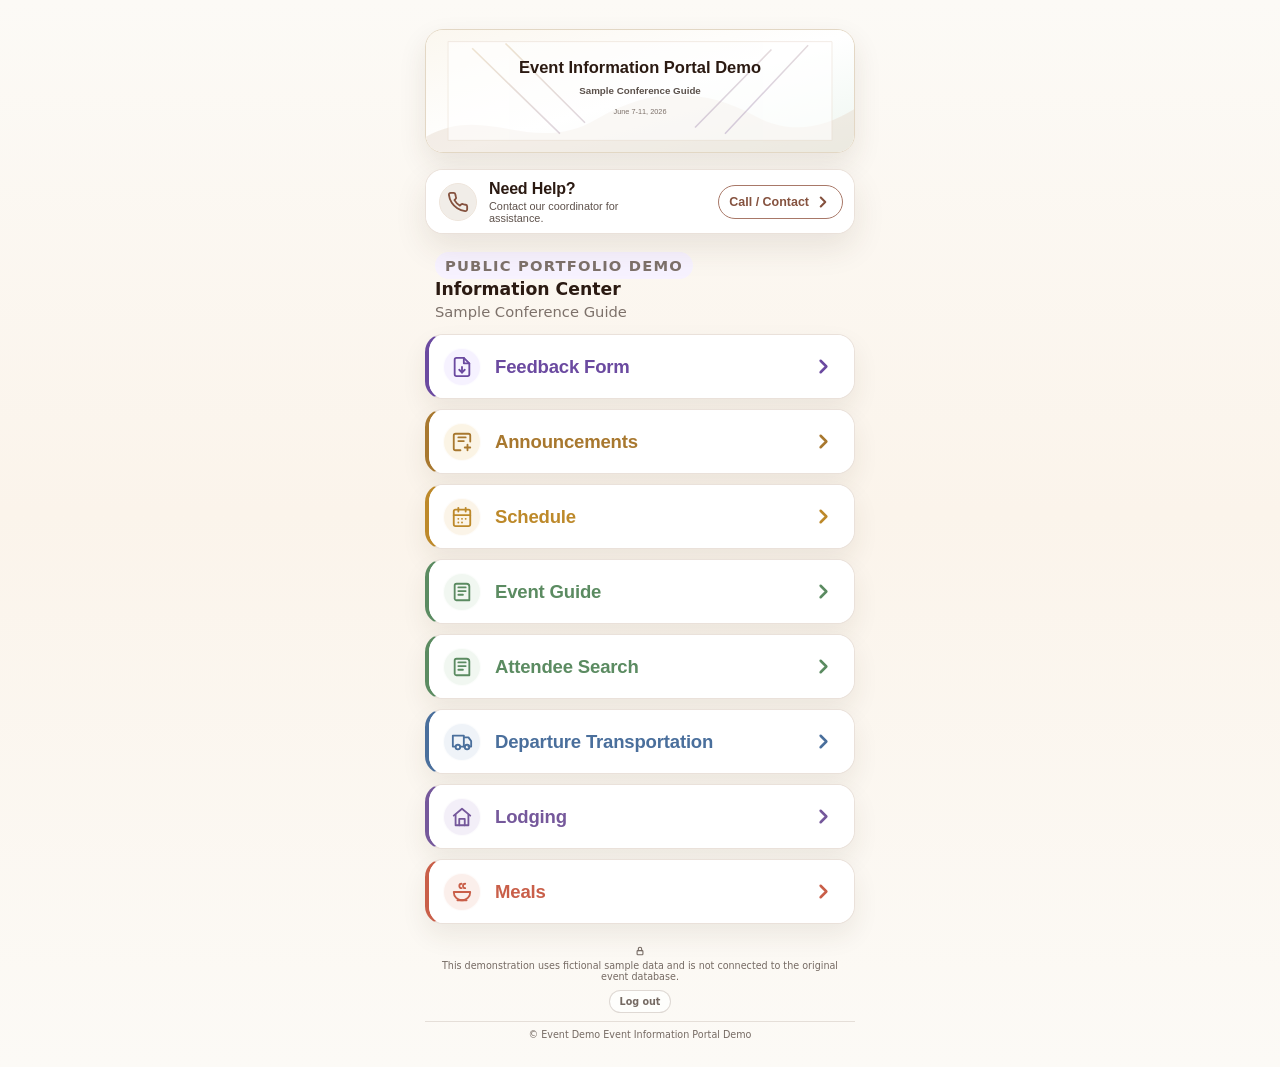
==== commit 4afbbffa: "edit" ====
--- a/index.html
+++ b/index.html
@@ -4,17 +4,17 @@
   <meta charset="UTF-8" />
   <meta name="viewport" content="width=device-width, initial-scale=1.0" />
   <title>Event Information Portal Demo</title>
-  <meta name="description" content="Event Information Portal Demo guide with lodging, prep info, schedule, meals, transportation, and help contacts." />
+  <meta name="description" content="Event Information Portal Demo guide with lodging, event guide, schedule, meals, transportation, and help contacts." />
   <meta property="og:type" content="website" />
   <meta property="og:title" content="Event Information Portal Demo" />
-  <meta property="og:description" content="Event Information Portal Demo guide for lodging, prep info, schedule, meals, transportation, and help contacts." />
+  <meta property="og:description" content="Event Information Portal Demo guide for lodging, event guide, schedule, meals, transportation, and help contacts." />
   <meta property="og:image" content="images/demo-icon.svg" />
   <meta property="og:image:type" content="image/svg+xml" />
   <meta property="og:image:width" content="1200" />
   <meta property="og:image:height" content="1200" />
   <meta name="twitter:card" content="summary_large_image" />
   <meta name="twitter:title" content="Event Information Portal Demo" />
-  <meta name="twitter:description" content="Event guide for lodging, prep info, schedule, meals, transportation, and help contacts." />
+  <meta name="twitter:description" content="Event guide for lodging, event guide, schedule, meals, transportation, and help contacts." />
   <meta name="twitter:image" content="images/demo-icon.svg" />
   <link rel="icon" type="image/svg+xml" href="/favicon.svg">
   <link rel="apple-touch-icon" href="images/demo-icon.svg" />
@@ -29,7 +29,7 @@
       </div>
       <p class="access-kicker">Event Information Portal Demo</p>
       <h1>Welcome</h1>
-      <p class="access-copy">Enter the 4-digit code to view the event guide.</p>
+      <p class="access-copy">Enter demo code 1234 to view the public portfolio demo.</p>
       <form class="access-form" id="accessForm">
         <label class="sr-only" for="passcodeInput">Passcode</label>
         <input id="passcodeInput" name="passcode" type="password" inputmode="numeric" autocomplete="off" maxlength="4" />
@@ -73,20 +73,22 @@
           <span class="contact-pill">Call / Contact <svg class="ui-icon" viewBox="0 0 24 24"><path d="m9 18 6-6-6-6"/></svg></span>
         </button>
         <div class="help-body" id="helpBody">
-          <div class="help-row"><span>General Information</span><span>Demo Coordinator Alex Morgan</span><a href="tel:5550101001">(555) 010-1001</a></div>
-          <div class="help-row"><span>Facilities Management</span><span>Facilities Lead Jordan Parker</span><a href="tel:5550101003">(555) 010-1003</a></div>
-          <div class="help-row"><span>Lodging</span><span>Lodging Lead Casey Rivera</span><a href="tel:5550101004">(555) 010-1004</a></div>
-          <a class="issue-report-link" href="https://example.com/demo-form" target="_blank" rel="noopener">
+          <div class="help-row"><span>General Information</span><span>Demo Coordinator Alex Morgan</span><button class="text-action" type="button" data-demo-contact>Demo Contact</button></div>
+          <div class="help-row"><span>Facilities Management</span><span>Facilities Lead Jordan Parker</span><button class="text-action" type="button" data-demo-contact>Demo Contact</button></div>
+          <div class="help-row"><span>Lodging</span><span>Lodging Lead Casey Rivera</span><button class="text-action" type="button" data-demo-contact>Demo Contact</button></div>
+          <button class="issue-report-link" type="button" data-demo-contact>
             <span class="issue-icon" aria-hidden="true"><svg class="ui-icon" viewBox="0 0 24 24"><path d="M8 2v4"/><path d="M16 2v4"/><path d="M9 18h6"/><path d="M7 10h10"/><rect x="6" y="6" width="12" height="14" rx="4"/><path d="M3 13h3"/><path d="M18 13h3"/><path d="M4 19l3-2"/><path d="M20 19l-3-2"/></svg></span>
             <span>Report Website Issue</span>
             <svg class="ui-icon issue-chevron" viewBox="0 0 24 24" aria-hidden="true"><path d="m9 18 6-6-6-6"/></svg>
-          </a>
+          </button>
         </div>
       </section>
 
       <section class="hero">
         <div>
+          <p class="demo-label">Public Portfolio Demo</p>
           <h2>Information Center</h2>
+          <p class="section-note">Sample Conference Guide</p>
         </div>
       </section>
 
@@ -131,10 +133,10 @@
               <div class="sub-panel" id="blueprint">
                 <div class="content-card">
                   <div class="pill-tabs">
-                    <button class="pill" type="button" data-map-button data-map-image="images/demo-map.svg" data-map-alt="Main Hall map" data-map-target="churchBlueprintImage">Main Hall</button>
-                    <button class="pill active" type="button" data-map-button data-map-image="images/demo-map.svg" data-map-alt="Workshop Center blueprint" data-map-target="churchBlueprintImage">Workshop Center</button>
-                  </div>
-                 <img class="full-image" id="churchBlueprintImage" src="images/demo-map.svg" alt="Workshop Center blueprint" />
+                    <button class="pill" type="button" data-map-button data-map-image="images/demo-map.svg" data-map-alt="Main Hall map" data-map-target="venueBlueprintImage">Main Hall</button>
+                    <button class="pill active" type="button" data-map-button data-map-image="images/demo-map.svg" data-map-alt="Workshop Center blueprint" data-map-target="venueBlueprintImage">Workshop Center</button>
+                  </div>
+                 <img class="full-image" id="venueBlueprintImage" src="images/demo-map.svg" alt="Workshop Center blueprint" />
                 </div>
               </div>
 
@@ -145,7 +147,7 @@
                   <div class="wifi-card">
                     <strong>Main Network</strong>
                     <div>WiFi Name: Demo Guest WiFi </div>
-                    <div>Password: DemoPass2026</div>
+                    <div>Password: sample-demo-only</div>
                   </div>
                 </div>
               </div>
@@ -155,7 +157,7 @@
 
         <div class="accordion" data-accordion data-theme="prep">
           <button class="accordion-header" data-toggle>
-            <div class="left"><span class="circle-icon" aria-hidden="true"><svg class="ui-icon" viewBox="0 0 24 24"><path d="M4 19.5V5a2 2 0 0 1 2-2h11a3 3 0 0 1 3 3v15H6a2 2 0 0 1-2-1.5Z"/><path d="M8 7h8"/><path d="M8 11h8"/><path d="M8 15h5"/></svg></span><span class="label">Prep Info</span></div>
+            <div class="left"><span class="circle-icon" aria-hidden="true"><svg class="ui-icon" viewBox="0 0 24 24"><path d="M4 19.5V5a2 2 0 0 1 2-2h11a3 3 0 0 1 3 3v15H6a2 2 0 0 1-2-1.5Z"/><path d="M8 7h8"/><path d="M8 11h8"/><path d="M8 15h5"/></svg></span><span class="label">Event Guide</span></div>
             <span class="chevron" aria-hidden="true"><svg class="ui-icon" viewBox="0 0 24 24"><path d="m6 9 6 6 6-6"/></svg></span>
           </button>
           <div class="accordion-body">
@@ -185,7 +187,7 @@
               <div class="sub-panel" id="allergies-dietary">
                 <div class="content-card">
                   <h3>Allergies/Dietary Restrictions</h3>
-                  <a class="big-button" href="https://example.com/demo-form" target="_blank" rel="noopener">Submit Google Form</a>
+                  <div class="info-box">This public demo uses fictional meal notes only. No dietary information is collected or submitted.</div>
                 </div>
               </div>
             </div>
@@ -235,18 +237,20 @@
 
         <div class="accordion" data-accordion data-theme="prep">
           <button class="accordion-header" data-toggle>
-            <div class="left"><span class="circle-icon" aria-hidden="true"><svg class="ui-icon" viewBox="0 0 24 24"><path d="M4 19.5V5a2 2 0 0 1 2-2h11a3 3 0 0 1 3 3v15H6a2 2 0 0 1-2-1.5Z"/><path d="M8 7h8"/><path d="M8 11h8"/><path d="M8 15h5"/></svg></span><span class="label">Team Search</span></div>
-            <span class="chevron" aria-hidden="true"><svg class="ui-icon" viewBox="0 0 24 24"><path d="m6 9 6 6 6-6"/></svg></span>
-          </button>
-          <div class="accordion-body">
-            <div class="content-card">
-              <h3>Event Teams</h3>
+            <div class="left"><span class="circle-icon" aria-hidden="true"><svg class="ui-icon" viewBox="0 0 24 24"><path d="M4 19.5V5a2 2 0 0 1 2-2h11a3 3 0 0 1 3 3v15H6a2 2 0 0 1-2-1.5Z"/><path d="M8 7h8"/><path d="M8 11h8"/><path d="M8 15h5"/></svg></span><span class="label">Attendee Search</span></div>
+            <span class="chevron" aria-hidden="true"><svg class="ui-icon" viewBox="0 0 24 24"><path d="m6 9 6 6 6-6"/></svg></span>
+          </button>
+          <div class="accordion-body">
+            <div class="content-card">
+              <h3>Attendee Search</h3>
+              <p class="section-note">Try searching: <button class="sample-name" type="button" data-sample-attendee="Maya Thompson">Maya Thompson</button>, <button class="sample-name" type="button" data-sample-attendee="Daniel Kim">Daniel Kim</button>, or <button class="sample-name" type="button" data-sample-attendee="Olivia Martinez">Olivia Martinez</button></p>
               <div class="search-box">
-                <input class="search-input" id="preachingSearch" type="search" autocomplete="off" placeholder="Search first and last name" />
-                <div class="autocomplete-list" id="preachingSuggestions" hidden></div>
-              </div>
-              <div class="preaching-list" id="preachingList" aria-live="polite">
-                <div class="info-box">Loading searching information...</div>
+                <input class="search-input" id="attendeeSearch" type="search" autocomplete="off" placeholder="Search by attendee name" />
+                <div class="autocomplete-list" id="attendeeSuggestions" hidden></div>
+              </div>
+              <button class="clear-search-button" id="clearAttendeeSearch" type="button">Clear Search</button>
+              <div class="attendee-list" id="attendeeList" aria-live="polite">
+                <div class="info-box">Enter an attendee name to view sample assignment details.</div>
               </div>
             </div>
           </div>
@@ -254,7 +258,7 @@
           
         <div class="accordion" data-accordion data-theme="menu">
           <button class="accordion-header" data-toggle>
-            <div class="left"><span class="circle-icon" aria-hidden="true"><svg class="ui-icon" viewBox="0 0 24 24"><path d="M7 21h10"/><path d="M12 21a9 9 0 0 0 9-9H3a9 9 0 0 0 9 9Z"/><path d="M11.5 3a2.4 2.4 0 0 0 0 4.8"/><path d="M15.5 3a2.4 2.4 0 0 0 0 4.8"/></svg></span><span class="label">Menu</span></div>
+            <div class="left"><span class="circle-icon" aria-hidden="true"><svg class="ui-icon" viewBox="0 0 24 24"><path d="M7 21h10"/><path d="M12 21a9 9 0 0 0 9-9H3a9 9 0 0 0 9 9Z"/><path d="M11.5 3a2.4 2.4 0 0 0 0 4.8"/><path d="M15.5 3a2.4 2.4 0 0 0 0 4.8"/></svg></span><span class="label">Meals</span></div>
             <span class="chevron" aria-hidden="true"><svg class="ui-icon" viewBox="0 0 24 24"><path d="m6 9 6 6 6-6"/></svg></span>
           </button>
           <div class="accordion-body">
@@ -275,26 +279,36 @@
 
         <div class="accordion" data-accordion data-theme="transport">
           <button class="accordion-header" data-toggle>
-            <div class="left"><span class="circle-icon" aria-hidden="true"><svg class="ui-icon" viewBox="0 0 24 24"><path d="M10 17h4V5H2v12h3"/><path d="M14 17h1"/><path d="M19 17h3v-6l-3-4h-5"/><circle cx="7.5" cy="17.5" r="2.5"/><circle cx="17.5" cy="17.5" r="2.5"/></svg></span><span class="label">Transportation</span></div>
-            <span class="chevron" aria-hidden="true"><svg class="ui-icon" viewBox="0 0 24 24"><path d="m6 9 6 6 6-6"/></svg></span>
-          </button>
-          <div class="accordion-body">
-            <div class="content-card">
-              <h3>Transportation</h3>
-              <div class="info-box">Information will be updated soon.</div>
-            </div>
-          </div>
-        </div>
-
-        <div class="accordion" data-accordion data-theme="submission">
-          <button class="accordion-header" data-toggle>
-            <div class="left"><span class="circle-icon" aria-hidden="true"><svg class="ui-icon" viewBox="0 0 24 24"><path d="M14 2H6a2 2 0 0 0-2 2v16a2 2 0 0 0 2 2h12a2 2 0 0 0 2-2V8Z"/><path d="M14 2v6h6"/><path d="M12 18v-6"/><path d="m9 15 3 3 3-3"/></svg></span><span class="label">Demo Submission</span></div>
-            <span class="chevron" aria-hidden="true"><svg class="ui-icon" viewBox="0 0 24 24"><path d="m6 9 6 6 6-6"/></svg></span>
-          </button>
-          <div class="accordion-body">
-            <div class="content-card">
-              <div class="deadline">Deadline: Sunday 6/18 by 10:00 PM</div>
-              <a class="big-button" href="https://example.com/demo-form" target="_blank" rel="noopener">Open Demo Submission Form</a>
+            <div class="left"><span class="circle-icon" aria-hidden="true"><svg class="ui-icon" viewBox="0 0 24 24"><path d="M10 17h4V5H2v12h3"/><path d="M14 17h1"/><path d="M19 17h3v-6l-3-4h-5"/><circle cx="7.5" cy="17.5" r="2.5"/><circle cx="17.5" cy="17.5" r="2.5"/></svg></span><span class="label">Departure Transportation</span></div>
+            <span class="chevron" aria-hidden="true"><svg class="ui-icon" viewBox="0 0 24 24"><path d="m6 9 6 6 6-6"/></svg></span>
+          </button>
+          <div class="accordion-body">
+            <div class="content-card">
+              <h3>Departure Transportation</h3>
+              <div class="transport-list" id="transportationContent"></div>
+            </div>
+          </div>
+        </div>
+
+        <div class="accordion" data-accordion data-theme="feedback">
+          <button class="accordion-header" data-toggle>
+            <div class="left"><span class="circle-icon" aria-hidden="true"><svg class="ui-icon" viewBox="0 0 24 24"><path d="M14 2H6a2 2 0 0 0-2 2v16a2 2 0 0 0 2 2h12a2 2 0 0 0 2-2V8Z"/><path d="M14 2v6h6"/><path d="M12 18v-6"/><path d="m9 15 3 3 3-3"/></svg></span><span class="label">Feedback Form</span></div>
+            <span class="chevron" aria-hidden="true"><svg class="ui-icon" viewBox="0 0 24 24"><path d="m6 9 6 6 6-6"/></svg></span>
+          </button>
+          <div class="accordion-body">
+            <div class="content-card">
+              <form class="feedback-form" id="feedbackForm">
+                <p class="section-note">This portfolio demo stores feedback only in this browser and does not send it to an external service.</p>
+                <label>Name <span>optional</span><input id="feedbackName" name="name" type="text" autocomplete="name" /></label>
+                <label>Overall experience <span>required</span><select id="feedbackExperience" name="experience" required><option value="">Select one</option><option>Excellent</option><option>Good</option><option>Okay</option><option>Needs improvement</option></select></label>
+                <label>Most helpful section <span>required</span><select id="feedbackSection" name="section" required><option value="">Select one</option><option>Announcements</option><option>Schedule</option><option>Event Guide</option><option>Attendee Search</option><option>Departure Transportation</option><option>Lodging</option><option>Meals</option></select></label>
+                <label>Comments <span>optional</span><textarea id="feedbackComments" name="comments" rows="4"></textarea></label>
+                <div class="feedback-actions">
+                  <button class="big-button" type="submit">Submit Feedback</button>
+                  <button class="secondary-button" id="resetFeedbackForm" type="button">Reset Form</button>
+                </div>
+                <p class="feedback-message" id="feedbackMessage" role="status"></p>
+              </form>
             </div>
           </div>
         </div>
@@ -302,7 +316,7 @@
       </section>
 
       <footer class="site-footer">
-        <p><svg class="ui-icon" viewBox="0 0 24 24" aria-hidden="true"><rect x="5" y="11" width="14" height="10" rx="2"/><path d="M8 11V7a4 4 0 0 1 8 0v4"/></svg> This site is for registered attendees only.</p>
+        <p><svg class="ui-icon" viewBox="0 0 24 24" aria-hidden="true"><rect x="5" y="11" width="14" height="10" rx="2"/><path d="M8 11V7a4 4 0 0 1 8 0v4"/></svg> This demonstration uses fictional sample data and is not connected to the original event database.</p>
         <button class="logout-button" type="button" id="logoutButton">Log out</button>
         <div>© Event Demo Event Information Portal Demo</div>
       </footer>
@@ -315,6 +329,14 @@
 
   </div>
 
+  <div class="demo-modal" id="demoContactModal" aria-hidden="true">
+    <div class="demo-modal-card" role="dialog" aria-modal="true" aria-labelledby="demoContactTitle">
+      <h2 id="demoContactTitle">Demo Contact</h2>
+      <p>This is a demonstration contact feature. No real call or message will be sent.</p>
+      <button class="big-button" id="demoContactClose" type="button">Close</button>
+    </div>
+  </div>
+
   <script src="script.js?v=20260610-name-search"></script>
 </body>
 </html>
--- a/styles.css
+++ b/styles.css
@@ -207,6 +207,7 @@
   }
 }
 .phone-shell {
+  width: min(100%, 430px);
   max-width: 430px;
   margin: 0 auto;
 }
@@ -707,12 +708,13 @@
   color: var(--theme);
 }
 .announcement-list,
-.preaching-list {
+.attendee-list,
+.transport-list {
   display: grid;
   gap: 8px;
 }
 .announcement-card,
-.preaching-card {
+.attendee-card {
   display: grid;
   gap: 6px;
   border: 1px solid var(--theme-line);
@@ -722,12 +724,12 @@
   box-shadow: 0 4px 12px rgba(47, 34, 104, 0.04);
 }
 .announcement-card strong,
-.preaching-card strong {
+.attendee-card strong {
   color: var(--theme);
   font-size: 0.96rem;
 }
 .announcement-meta,
-.preaching-meta {
+.attendee-meta {
   color: var(--muted);
   font-size: 0.78rem;
 }
@@ -804,13 +806,13 @@
   color: var(--muted);
   font-size: 0.74rem;
 }
-.preaching-detail {
-  display: grid;
-  grid-template-columns: 72px 1fr;
+.attendee-detail {
+  display: grid;
+  grid-template-columns: 96px 1fr;
   gap: 8px;
   font-size: 0.9rem;
 }
-.preaching-detail span:first-child {
+.attendee-detail span:first-child {
   font-weight: 800;
   color: var(--theme);
 }
@@ -856,10 +858,96 @@
   margin-bottom: 12px;
   font-weight: 800;
 }
+.demo-label {
+  display: inline-flex;
+  margin: 0 0 8px;
+  padding: 5px 10px;
+  border-radius: 999px;
+  background: var(--accent-soft);
+  color: var(--accent);
+  font-size: 0.72rem;
+  font-weight: 900;
+  letter-spacing: 0.08em;
+  text-transform: uppercase;
+}
+.sample-name,
+.text-action {
+  border: 0;
+  background: transparent;
+  color: var(--accent);
+  font: inherit;
+  font-weight: 900;
+  text-decoration: underline;
+  cursor: pointer;
+  padding: 0;
+}
+.text-action {
+  justify-self: start;
+  text-align: left;
+}
+.clear-search-button,
+.secondary-button {
+  min-height: 40px;
+  border: 1px solid var(--theme-line);
+  border-radius: 999px;
+  background: #fff;
+  color: var(--theme);
+  font: inherit;
+  font-size: 0.86rem;
+  font-weight: 900;
+  cursor: pointer;
+  padding: 9px 13px;
+}
+.clear-search-button {
+  margin: 0 0 10px;
+}
+.feedback-form {
+  display: grid;
+  gap: 12px;
+}
+.feedback-form label {
+  display: grid;
+  gap: 6px;
+  color: var(--text);
+  font-size: 0.9rem;
+  font-weight: 900;
+}
+.feedback-form label span {
+  color: var(--muted);
+  font-size: 0.74rem;
+  font-weight: 800;
+}
+.feedback-form input,
+.feedback-form select,
+.feedback-form textarea {
+  width: 100%;
+  border: 1px solid var(--theme-line);
+  border-radius: 14px;
+  background: #fff;
+  color: var(--text);
+  font: inherit;
+  font-size: 0.95rem;
+  padding: 10px 11px;
+}
+.feedback-form textarea {
+  resize: vertical;
+}
+.feedback-actions {
+  display: grid;
+  gap: 9px;
+}
+.feedback-message {
+  min-height: 18px;
+  margin: 0;
+  color: var(--theme);
+  font-size: 0.86rem;
+  font-weight: 900;
+}
 .big-button {
   display: flex;
   align-items: center;
   justify-content: center;
+  border: 0;
   text-decoration: none;
   background: var(--accent);
   color: #fff;
@@ -918,6 +1006,7 @@
   font-size: 0.78rem;
   font-weight: 800;
   white-space: nowrap;
+  flex: 0 1 auto;
   transition:
     background 0.18s ease,
     transform 0.18s ease;
@@ -934,7 +1023,9 @@
   background: #f8f0ec;
 }
 .issue-report-link {
+  width: 100%;
   min-height: 46px;
+  border: 0;
   border-top: 1px var(--line);
   display: flex;
   align-items: center;
@@ -946,6 +1037,8 @@
   text-decoration: none;
   font-weight: 900;
   font-size: 0.82rem;
+  font-family: inherit;
+  cursor: pointer;
 }
 .issue-report-link:active {
   transform: scale(0.992);
@@ -979,7 +1072,8 @@
   font-size: 0.9rem;
   background: #fff;
 }
-.help-row a {
+.help-row a,
+.help-row button {
   color: var(--accent);
   font-weight: 800;
   text-decoration: none;
@@ -998,6 +1092,9 @@
   align-items: center;
   justify-content: center;
   gap: 4px;
+  flex-wrap: wrap;
+  padding: 0 8px;
+  overflow-wrap: anywhere;
 }
 .site-footer .ui-icon {
   width: 10px;
@@ -1045,6 +1142,47 @@
     opacity 0.18s ease,
     visibility 0s;
 }
+.demo-modal {
+  position: fixed;
+  inset: 0;
+  z-index: 100;
+  display: grid;
+  place-items: center;
+  padding: 18px;
+  background: rgba(25, 18, 14, 0.5);
+  opacity: 0;
+  visibility: hidden;
+  pointer-events: none;
+  transition:
+    opacity 0.18s ease,
+    visibility 0s linear 0.18s;
+}
+.demo-modal.show {
+  opacity: 1;
+  visibility: visible;
+  pointer-events: auto;
+  transition:
+    opacity 0.18s ease,
+    visibility 0s;
+}
+.demo-modal-card {
+  width: min(100%, 360px);
+  border: 1px solid var(--theme-line);
+  border-radius: 22px;
+  background: #fff;
+  box-shadow: 0 18px 45px rgba(47, 34, 104, 0.18);
+  padding: 20px;
+}
+.demo-modal-card h2 {
+  margin: 0 0 8px;
+  color: var(--theme);
+  font-size: 1.2rem;
+}
+.demo-modal-card p {
+  margin: 0 0 16px;
+  color: var(--muted);
+  line-height: 1.45;
+}
 .image-modal img {
   max-width: 100%;
   max-height: 86vh;
@@ -1118,6 +1256,16 @@
     white-space: normal;
   }
 }
+@media (max-width: 430px) {
+  .help-card-button .small {
+    max-width: 120px;
+  }
+  .contact-pill {
+    gap: 3px;
+    padding: 0 8px;
+    font-size: 0.72rem;
+  }
+}
 @media (min-width: 520px) {
   .grid-3 {
     grid-template-columns: repeat(3, 1fr);
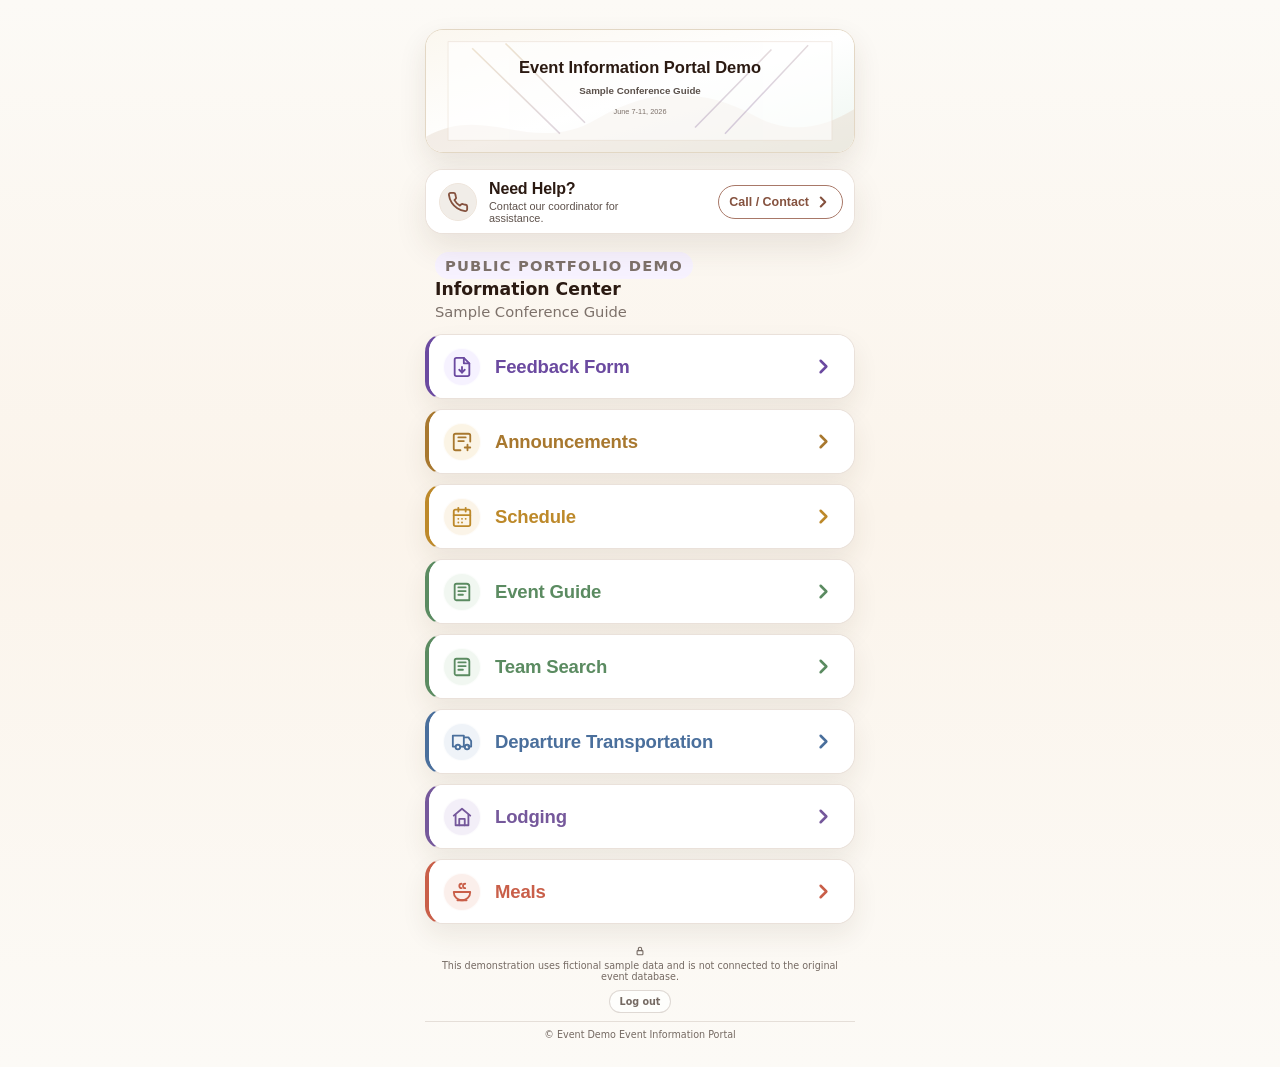
==== commit 3abcfd4e: "edit" ====
--- a/index.html
+++ b/index.html
@@ -73,7 +73,7 @@
           <span class="contact-pill">Call / Contact <svg class="ui-icon" viewBox="0 0 24 24"><path d="m9 18 6-6-6-6"/></svg></span>
         </button>
         <div class="help-body" id="helpBody">
-          <div class="help-row"><span>General Information</span><span>Demo Coordinator Alex Morgan</span><button class="text-action" type="button" data-demo-contact>Demo Contact</button></div>
+          <div class="help-row"><span>General Information</span><span>Coordinator Alex Morgan</span><button class="text-action" type="button" data-demo-contact>Demo Contact</button></div>
           <div class="help-row"><span>Facilities Management</span><span>Facilities Lead Jordan Parker</span><button class="text-action" type="button" data-demo-contact>Demo Contact</button></div>
           <div class="help-row"><span>Lodging</span><span>Lodging Lead Casey Rivera</span><button class="text-action" type="button" data-demo-contact>Demo Contact</button></div>
           <button class="issue-report-link" type="button" data-demo-contact>
@@ -123,7 +123,7 @@
               <button class="sub-row active" data-subtarget="loganville"><span class="mini-icon" aria-hidden="true"><svg class="ui-icon" viewBox="0 0 24 24"><path d="M3 7v11"/><path d="M21 12v6"/><path d="M3 14h18"/><path d="M7 14V9h8a3 3 0 0 1 3 3v2"/><path d="M7 10h.01"/></svg></span><span>Demo City</span></button>
               <div class="sub-panel show" id="loganville">
                 <div class="content-card">
-                  <h3>Demo City Room Assignment</h3>
+                  <h3>Room Assignment</h3>
                   <p class="section-note">Tap to zoom in</p>
                    <img class="full-image zoomable-image" src="images/demo-card.svg" alt="Arrival transportation information" data-zoomable />
                 </div>
@@ -146,8 +146,8 @@
                   <h3>WiFi Information</h3>
                   <div class="wifi-card">
                     <strong>Main Network</strong>
-                    <div>WiFi Name: Demo Guest WiFi </div>
-                    <div>Password: sample-demo-only</div>
+                    <div>WiFi Name: Guest WiFi </div>
+                    <div>Password: Guest WiFi</div>
                   </div>
                 </div>
               </div>
@@ -237,20 +237,20 @@
 
         <div class="accordion" data-accordion data-theme="prep">
           <button class="accordion-header" data-toggle>
-            <div class="left"><span class="circle-icon" aria-hidden="true"><svg class="ui-icon" viewBox="0 0 24 24"><path d="M4 19.5V5a2 2 0 0 1 2-2h11a3 3 0 0 1 3 3v15H6a2 2 0 0 1-2-1.5Z"/><path d="M8 7h8"/><path d="M8 11h8"/><path d="M8 15h5"/></svg></span><span class="label">Attendee Search</span></div>
-            <span class="chevron" aria-hidden="true"><svg class="ui-icon" viewBox="0 0 24 24"><path d="m6 9 6 6 6-6"/></svg></span>
-          </button>
-          <div class="accordion-body">
-            <div class="content-card">
-              <h3>Attendee Search</h3>
-              <p class="section-note">Try searching: <button class="sample-name" type="button" data-sample-attendee="Maya Thompson">Maya Thompson</button>, <button class="sample-name" type="button" data-sample-attendee="Daniel Kim">Daniel Kim</button>, or <button class="sample-name" type="button" data-sample-attendee="Olivia Martinez">Olivia Martinez</button></p>
+            <div class="left"><span class="circle-icon" aria-hidden="true"><svg class="ui-icon" viewBox="0 0 24 24"><path d="M4 19.5V5a2 2 0 0 1 2-2h11a3 3 0 0 1 3 3v15H6a2 2 0 0 1-2-1.5Z"/><path d="M8 7h8"/><path d="M8 11h8"/><path d="M8 15h5"/></svg></span><span class="label">Team Search</span></div>
+            <span class="chevron" aria-hidden="true"><svg class="ui-icon" viewBox="0 0 24 24"><path d="m6 9 6 6 6-6"/></svg></span>
+          </button>
+          <div class="accordion-body">
+            <div class="content-card">
+              <h3>Team Search</h3>
+              <p class="section-note">Try searching: <button class="sample-name" type="button" data-sample-attendee="Alex Kim">Alex</button>, <button class="sample-name" type="button" data-sample-attendee="Jordan Lee">Jordan</button>, <button class="sample-name" type="button" data-sample-attendee="Taylor Smith">Taylor</button>, or <button class="sample-name" type="button" data-sample-attendee="Morgan Park">Morgan</button></p>
               <div class="search-box">
-                <input class="search-input" id="attendeeSearch" type="search" autocomplete="off" placeholder="Search by attendee name" />
+                <input class="search-input" id="attendeeSearch" type="search" autocomplete="off" placeholder="Search by team member name" />
                 <div class="autocomplete-list" id="attendeeSuggestions" hidden></div>
               </div>
               <button class="clear-search-button" id="clearAttendeeSearch" type="button">Clear Search</button>
               <div class="attendee-list" id="attendeeList" aria-live="polite">
-                <div class="info-box">Enter an attendee name to view sample assignment details.</div>
+                <div class="info-box">Enter a demo team member name to view sample assignment details.</div>
               </div>
             </div>
           </div>
@@ -301,8 +301,9 @@
                 <p class="section-note">This portfolio demo stores feedback only in this browser and does not send it to an external service.</p>
                 <label>Name <span>optional</span><input id="feedbackName" name="name" type="text" autocomplete="name" /></label>
                 <label>Overall experience <span>required</span><select id="feedbackExperience" name="experience" required><option value="">Select one</option><option>Excellent</option><option>Good</option><option>Okay</option><option>Needs improvement</option></select></label>
-                <label>Most helpful section <span>required</span><select id="feedbackSection" name="section" required><option value="">Select one</option><option>Announcements</option><option>Schedule</option><option>Event Guide</option><option>Attendee Search</option><option>Departure Transportation</option><option>Lodging</option><option>Meals</option></select></label>
+                <label>Most helpful section <span>required</span><select id="feedbackSection" name="section" required><option value="">Select one</option><option>Announcements</option><option>Schedule</option><option>Event Guide</option><option>Team Search</option><option>Departure Transportation</option><option>Lodging</option><option>Meals</option></select></label>
                 <label>Comments <span>optional</span><textarea id="feedbackComments" name="comments" rows="4"></textarea></label>
+                <a class="big-button" href="https://docs.google.com/forms/u/0/" target="_blank" rel="noopener">Open Demo Google Form</a>
                 <div class="feedback-actions">
                   <button class="big-button" type="submit">Submit Feedback</button>
                   <button class="secondary-button" id="resetFeedbackForm" type="button">Reset Form</button>
@@ -318,7 +319,7 @@
       <footer class="site-footer">
         <p><svg class="ui-icon" viewBox="0 0 24 24" aria-hidden="true"><rect x="5" y="11" width="14" height="10" rx="2"/><path d="M8 11V7a4 4 0 0 1 8 0v4"/></svg> This demonstration uses fictional sample data and is not connected to the original event database.</p>
         <button class="logout-button" type="button" id="logoutButton">Log out</button>
-        <div>© Event Demo Event Information Portal Demo</div>
+        <div>© Event Demo Event Information Portal</div>
       </footer>
     </main>
   </div>
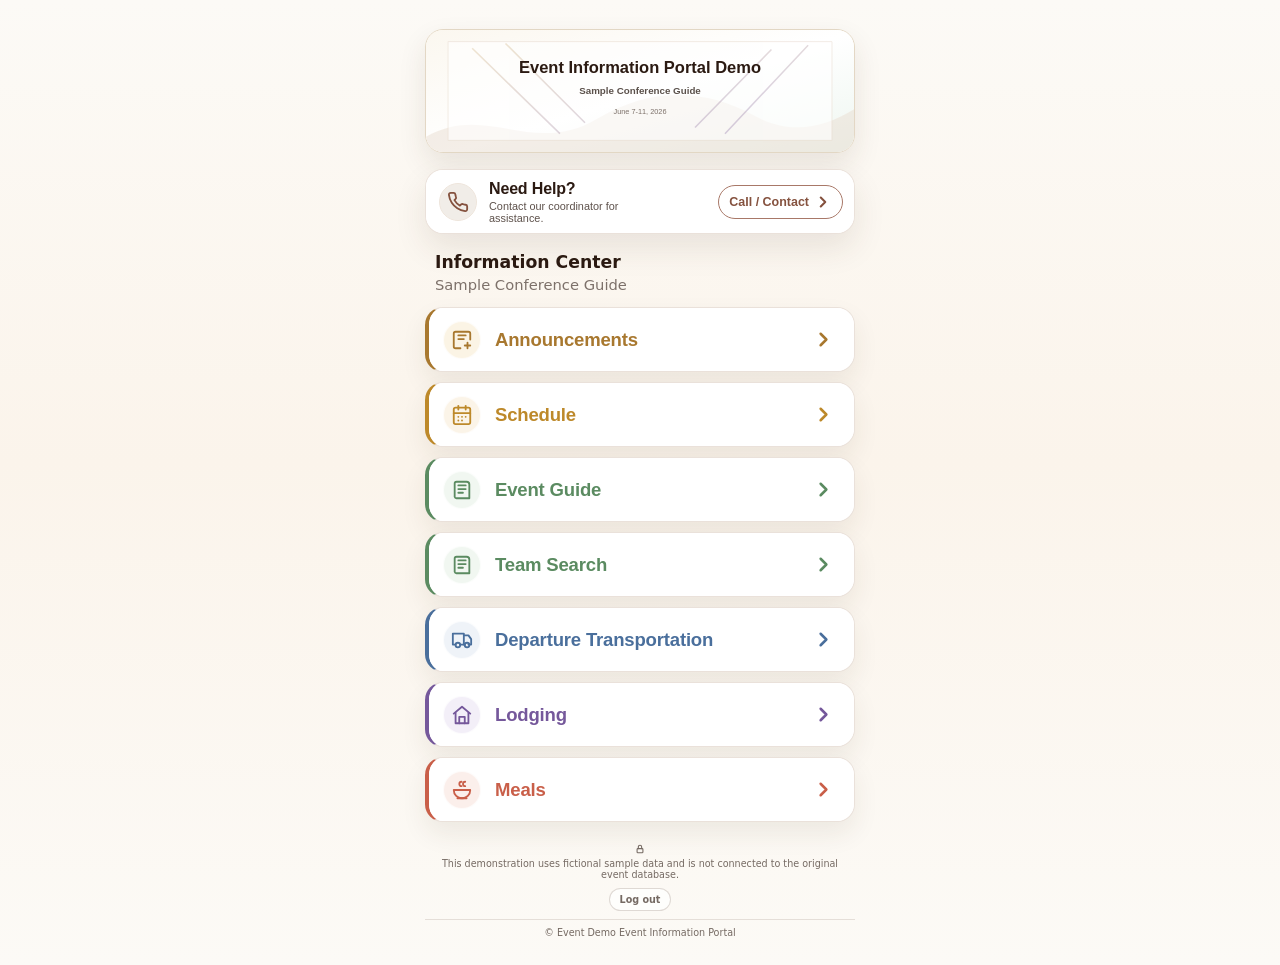
==== commit bd2854b2: "Update demo information center order" ====
--- a/index.html
+++ b/index.html
@@ -86,7 +86,6 @@
 
       <section class="hero">
         <div>
-          <p class="demo-label">Public Portfolio Demo</p>
           <h2>Information Center</h2>
           <p class="section-note">Sample Conference Guide</p>
         </div>
@@ -104,6 +103,45 @@
                 <div class="info-box">Loading announcements...</div>
               </div>
               <p class="update-note" id="announcementsUpdated"></p>
+            </div>
+          </div>
+        </div>
+
+        <div class="accordion" data-accordion data-theme="prep">
+          <button class="accordion-header" data-toggle>
+            <div class="left"><span class="circle-icon" aria-hidden="true"><svg class="ui-icon" viewBox="0 0 24 24"><path d="M4 19.5V5a2 2 0 0 1 2-2h11a3 3 0 0 1 3 3v15H6a2 2 0 0 1-2-1.5Z"/><path d="M8 7h8"/><path d="M8 11h8"/><path d="M8 15h5"/></svg></span><span class="label">Event Guide</span></div>
+            <span class="chevron" aria-hidden="true"><svg class="ui-icon" viewBox="0 0 24 24"><path d="m6 9 6 6 6-6"/></svg></span>
+          </button>
+          <div class="accordion-body">
+            <div class="sub-list">
+              <button class="sub-row" data-subtarget="weather"><span class="mini-icon" aria-hidden="true"><svg class="ui-icon" viewBox="0 0 24 24"><path d="M12 3v2"/><path d="M12 19v2"/><path d="m4.9 4.9 1.4 1.4"/><path d="m17.7 17.7 1.4 1.4"/><path d="M3 12h2"/><path d="M19 12h2"/><path d="m4.9 19.1 1.4-1.4"/><path d="m17.7 6.3 1.4-1.4"/><circle cx="12" cy="12" r="4"/></svg></span><span>Weather</span><span class="sub-chevron" aria-hidden="true"><svg class="ui-icon" viewBox="0 0 24 24"><path d="m6 9 6 6 6-6"/></svg></span></button>
+              <div class="sub-panel" id="weather">
+                <div class="content-card">
+                  <h3>Demo City Weather</h3>
+                  <p class="section-note" id="weatherRange">June 7 - June 11, Demo City, Demo State</p>
+                  <div class="weather-list" id="weatherList">
+                    <div class="info-box">Loading the latest available forecast...</div>
+                  </div>
+                  <p class="update-note" id="weatherUpdated"></p>
+                </div>
+              </div>
+
+              <button class="sub-row" data-subtarget="items-to-bring"><span class="mini-icon" aria-hidden="true"><svg class="ui-icon" viewBox="0 0 24 24"><path d="M6 2h9l3 3v17H6z"/><path d="M14 2v5h5"/><path d="M9 13h6"/><path d="M9 17h6"/></svg></span><span>Items to Bring</span><span class="sub-chevron" aria-hidden="true"><svg class="ui-icon" viewBox="0 0 24 24"><path d="m6 9 6 6 6-6"/></svg></span></button>
+              <div class="sub-panel" id="items-to-bring">
+                <div class="content-card">
+                  <h3>Items to Bring</h3>
+                  <p class="section-note">Tap to zoom in</p>
+                   <img class="full-image zoomable-image" src="images/demo-card.svg" alt="Items to Bring" data-zoomable />
+                </div>
+              </div>
+
+              <button class="sub-row" data-subtarget="allergies-dietary"><span class="mini-icon" aria-hidden="true"><svg class="ui-icon" viewBox="0 0 24 24"><path d="M10 2h4"/><path d="M12 14v-4"/><path d="M12 22a8 8 0 0 0 7.7-10.2L14 2h-4l-5.7 9.8A8 8 0 0 0 12 22Z"/><path d="M12 18h.01"/></svg></span><span>Allergies / Diet</span><span class="sub-chevron" aria-hidden="true"><svg class="ui-icon" viewBox="0 0 24 24"><path d="m6 9 6 6 6-6"/></svg></span></button>
+              <div class="sub-panel" id="allergies-dietary">
+                <div class="content-card">
+                  <h3>Allergies/Dietary Restrictions</h3>
+                  <div class="info-box">This public demo uses fictional meal notes only. No dietary information is collected or submitted.</div>
+                </div>
+              </div>
             </div>
           </div>
         </div>
@@ -149,45 +187,6 @@
                     <div>WiFi Name: Guest WiFi </div>
                     <div>Password: Guest WiFi</div>
                   </div>
-                </div>
-              </div>
-            </div>
-          </div>
-        </div>
-
-        <div class="accordion" data-accordion data-theme="prep">
-          <button class="accordion-header" data-toggle>
-            <div class="left"><span class="circle-icon" aria-hidden="true"><svg class="ui-icon" viewBox="0 0 24 24"><path d="M4 19.5V5a2 2 0 0 1 2-2h11a3 3 0 0 1 3 3v15H6a2 2 0 0 1-2-1.5Z"/><path d="M8 7h8"/><path d="M8 11h8"/><path d="M8 15h5"/></svg></span><span class="label">Event Guide</span></div>
-            <span class="chevron" aria-hidden="true"><svg class="ui-icon" viewBox="0 0 24 24"><path d="m6 9 6 6 6-6"/></svg></span>
-          </button>
-          <div class="accordion-body">
-            <div class="sub-list">
-              <button class="sub-row" data-subtarget="weather"><span class="mini-icon" aria-hidden="true"><svg class="ui-icon" viewBox="0 0 24 24"><path d="M12 3v2"/><path d="M12 19v2"/><path d="m4.9 4.9 1.4 1.4"/><path d="m17.7 17.7 1.4 1.4"/><path d="M3 12h2"/><path d="M19 12h2"/><path d="m4.9 19.1 1.4-1.4"/><path d="m17.7 6.3 1.4-1.4"/><circle cx="12" cy="12" r="4"/></svg></span><span>Weather</span><span class="sub-chevron" aria-hidden="true"><svg class="ui-icon" viewBox="0 0 24 24"><path d="m6 9 6 6 6-6"/></svg></span></button>
-              <div class="sub-panel" id="weather">
-                <div class="content-card">
-                  <h3>Demo City Weather</h3>
-                  <p class="section-note" id="weatherRange">June 7 - June 11, Demo City, Demo State</p>
-                  <div class="weather-list" id="weatherList">
-                    <div class="info-box">Loading the latest available forecast...</div>
-                  </div>
-                  <p class="update-note" id="weatherUpdated"></p>
-                </div>
-              </div>
-
-              <button class="sub-row" data-subtarget="items-to-bring"><span class="mini-icon" aria-hidden="true"><svg class="ui-icon" viewBox="0 0 24 24"><path d="M6 2h9l3 3v17H6z"/><path d="M14 2v5h5"/><path d="M9 13h6"/><path d="M9 17h6"/></svg></span><span>Items to Bring</span><span class="sub-chevron" aria-hidden="true"><svg class="ui-icon" viewBox="0 0 24 24"><path d="m6 9 6 6 6-6"/></svg></span></button>
-              <div class="sub-panel" id="items-to-bring">
-                <div class="content-card">
-                  <h3>Items to Bring</h3>
-                  <p class="section-note">Tap to zoom in</p>
-                   <img class="full-image zoomable-image" src="images/demo-card.svg" alt="Items to Bring" data-zoomable />
-                </div>
-              </div>
-
-              <button class="sub-row" data-subtarget="allergies-dietary"><span class="mini-icon" aria-hidden="true"><svg class="ui-icon" viewBox="0 0 24 24"><path d="M10 2h4"/><path d="M12 14v-4"/><path d="M12 22a8 8 0 0 0 7.7-10.2L14 2h-4l-5.7 9.8A8 8 0 0 0 12 22Z"/><path d="M12 18h.01"/></svg></span><span>Allergies / Diet</span><span class="sub-chevron" aria-hidden="true"><svg class="ui-icon" viewBox="0 0 24 24"><path d="m6 9 6 6 6-6"/></svg></span></button>
-              <div class="sub-panel" id="allergies-dietary">
-                <div class="content-card">
-                  <h3>Allergies/Dietary Restrictions</h3>
-                  <div class="info-box">This public demo uses fictional meal notes only. No dietary information is collected or submitted.</div>
                 </div>
               </div>
             </div>
@@ -290,30 +289,6 @@
           </div>
         </div>
 
-        <div class="accordion" data-accordion data-theme="feedback">
-          <button class="accordion-header" data-toggle>
-            <div class="left"><span class="circle-icon" aria-hidden="true"><svg class="ui-icon" viewBox="0 0 24 24"><path d="M14 2H6a2 2 0 0 0-2 2v16a2 2 0 0 0 2 2h12a2 2 0 0 0 2-2V8Z"/><path d="M14 2v6h6"/><path d="M12 18v-6"/><path d="m9 15 3 3 3-3"/></svg></span><span class="label">Feedback Form</span></div>
-            <span class="chevron" aria-hidden="true"><svg class="ui-icon" viewBox="0 0 24 24"><path d="m6 9 6 6 6-6"/></svg></span>
-          </button>
-          <div class="accordion-body">
-            <div class="content-card">
-              <form class="feedback-form" id="feedbackForm">
-                <p class="section-note">This portfolio demo stores feedback only in this browser and does not send it to an external service.</p>
-                <label>Name <span>optional</span><input id="feedbackName" name="name" type="text" autocomplete="name" /></label>
-                <label>Overall experience <span>required</span><select id="feedbackExperience" name="experience" required><option value="">Select one</option><option>Excellent</option><option>Good</option><option>Okay</option><option>Needs improvement</option></select></label>
-                <label>Most helpful section <span>required</span><select id="feedbackSection" name="section" required><option value="">Select one</option><option>Announcements</option><option>Schedule</option><option>Event Guide</option><option>Team Search</option><option>Departure Transportation</option><option>Lodging</option><option>Meals</option></select></label>
-                <label>Comments <span>optional</span><textarea id="feedbackComments" name="comments" rows="4"></textarea></label>
-                <a class="big-button" href="https://docs.google.com/forms/u/0/" target="_blank" rel="noopener">Open Demo Google Form</a>
-                <div class="feedback-actions">
-                  <button class="big-button" type="submit">Submit Feedback</button>
-                  <button class="secondary-button" id="resetFeedbackForm" type="button">Reset Form</button>
-                </div>
-                <p class="feedback-message" id="feedbackMessage" role="status"></p>
-              </form>
-            </div>
-          </div>
-        </div>
-
       </section>
 
       <footer class="site-footer">
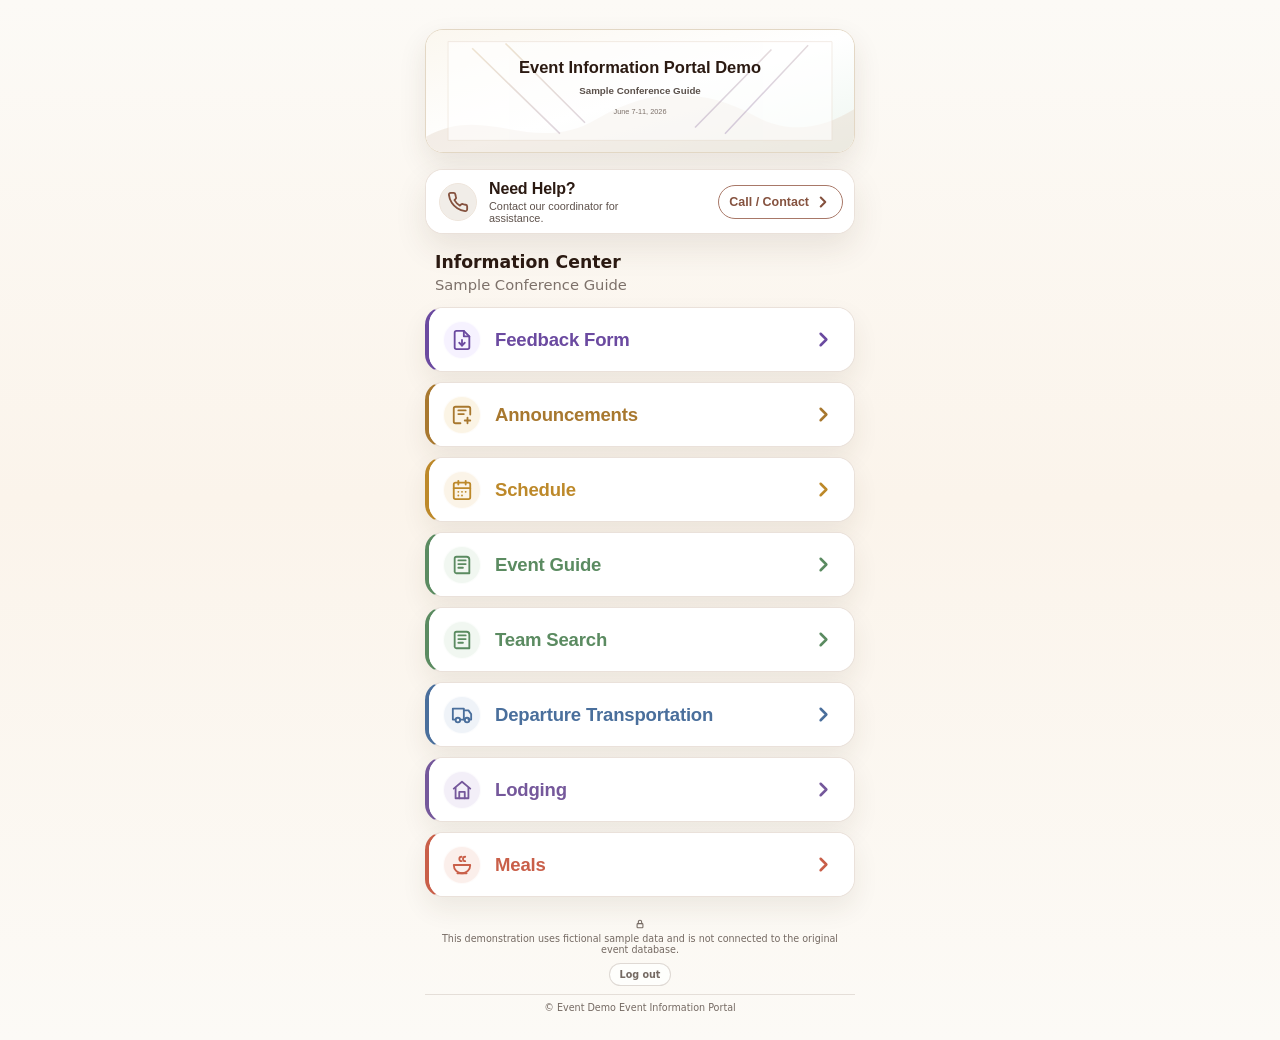
==== commit 82eeb261: "Restore feedback form to information center" ====
--- a/index.html
+++ b/index.html
@@ -289,6 +289,30 @@
           </div>
         </div>
 
+        <div class="accordion" data-accordion data-theme="feedback">
+          <button class="accordion-header" data-toggle>
+            <div class="left"><span class="circle-icon" aria-hidden="true"><svg class="ui-icon" viewBox="0 0 24 24"><path d="M14 2H6a2 2 0 0 0-2 2v16a2 2 0 0 0 2 2h12a2 2 0 0 0 2-2V8Z"/><path d="M14 2v6h6"/><path d="M12 18v-6"/><path d="m9 15 3 3 3-3"/></svg></span><span class="label">Feedback Form</span></div>
+            <span class="chevron" aria-hidden="true"><svg class="ui-icon" viewBox="0 0 24 24"><path d="m6 9 6 6 6-6"/></svg></span>
+          </button>
+          <div class="accordion-body">
+            <div class="content-card">
+              <form class="feedback-form" id="feedbackForm">
+                <p class="section-note">This portfolio demo stores feedback only in this browser and does not send it to an external service.</p>
+                <label>Name <span>optional</span><input id="feedbackName" name="name" type="text" autocomplete="name" /></label>
+                <label>Overall experience <span>required</span><select id="feedbackExperience" name="experience" required><option value="">Select one</option><option>Excellent</option><option>Good</option><option>Okay</option><option>Needs improvement</option></select></label>
+                <label>Most helpful section <span>required</span><select id="feedbackSection" name="section" required><option value="">Select one</option><option>Announcements</option><option>Schedule</option><option>Event Guide</option><option>Team Search</option><option>Departure Transportation</option><option>Lodging</option><option>Meals</option></select></label>
+                <label>Comments <span>optional</span><textarea id="feedbackComments" name="comments" rows="4"></textarea></label>
+                <a class="big-button" href="https://docs.google.com/forms/u/0/" target="_blank" rel="noopener">Open Demo Google Form</a>
+                <div class="feedback-actions">
+                  <button class="big-button" type="submit">Submit Feedback</button>
+                  <button class="secondary-button" id="resetFeedbackForm" type="button">Reset Form</button>
+                </div>
+                <p class="feedback-message" id="feedbackMessage" role="status"></p>
+              </form>
+            </div>
+          </div>
+        </div>
+
       </section>
 
       <footer class="site-footer">
